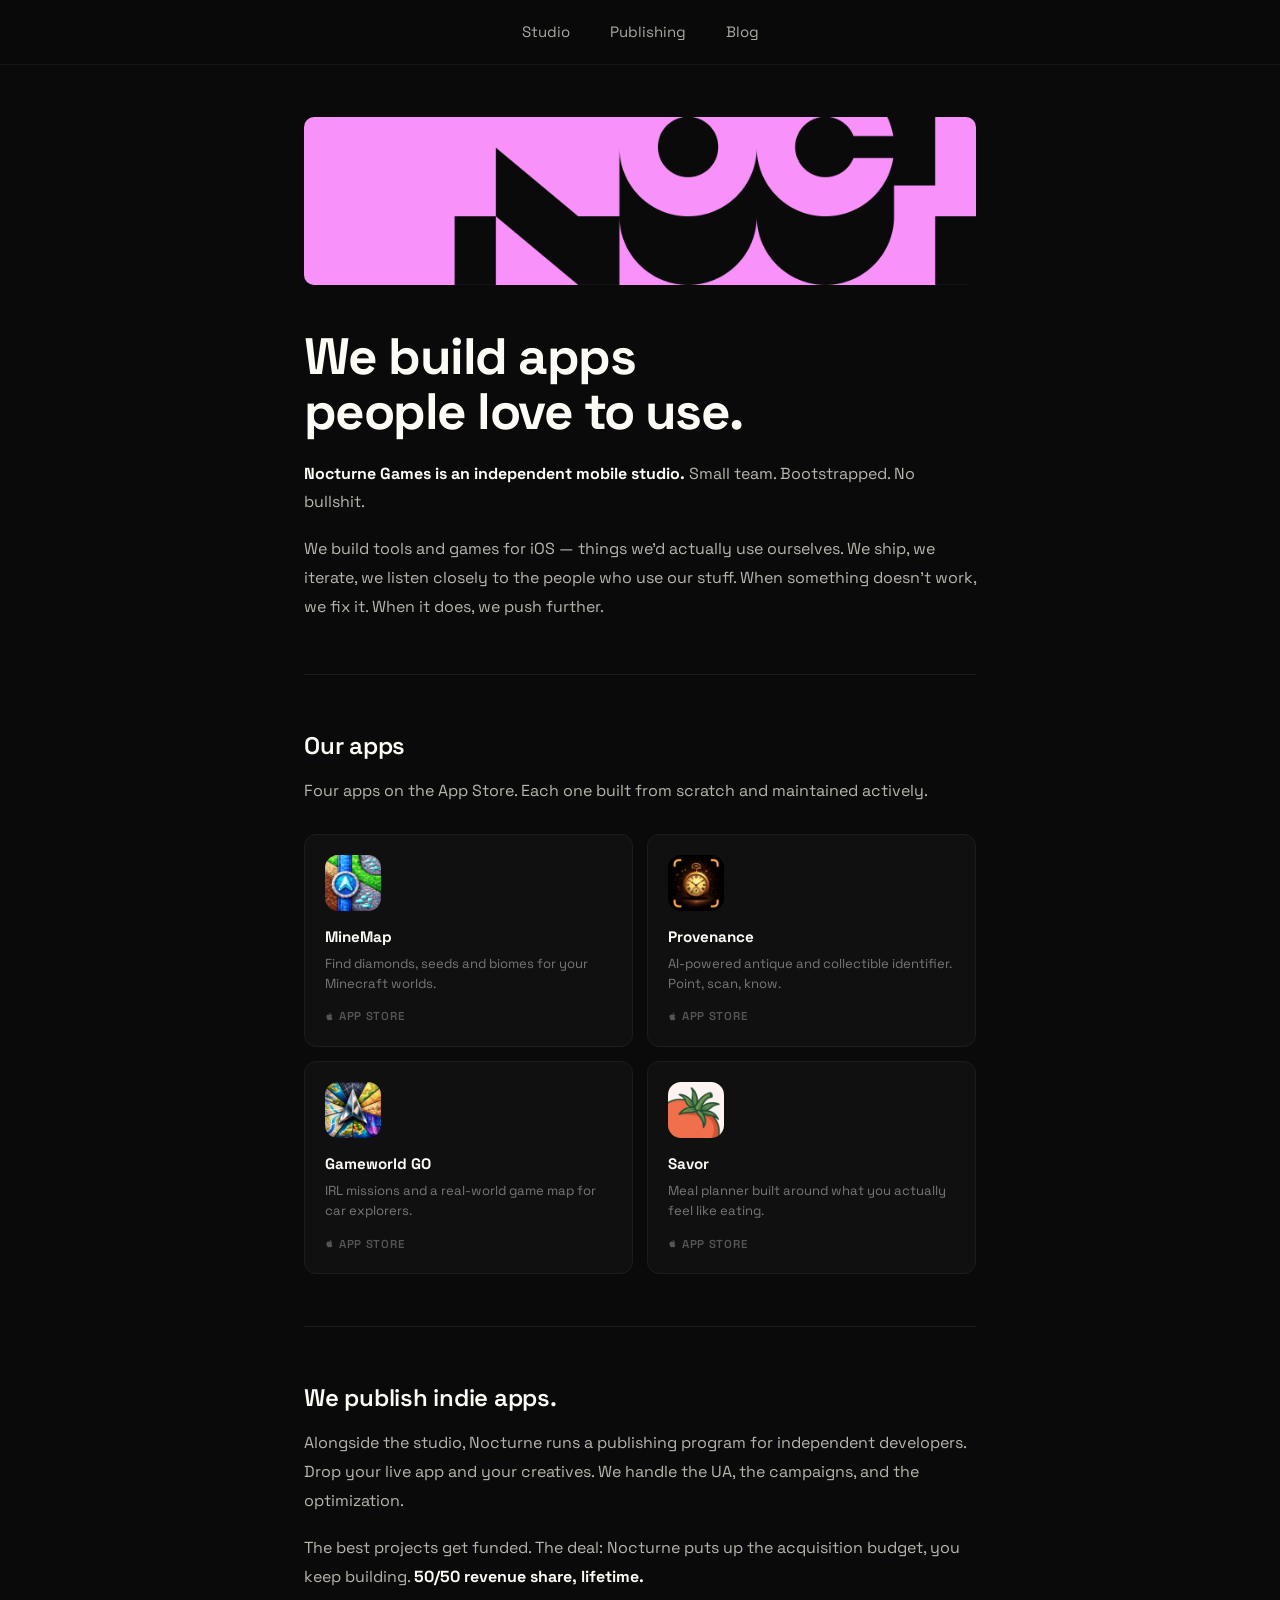
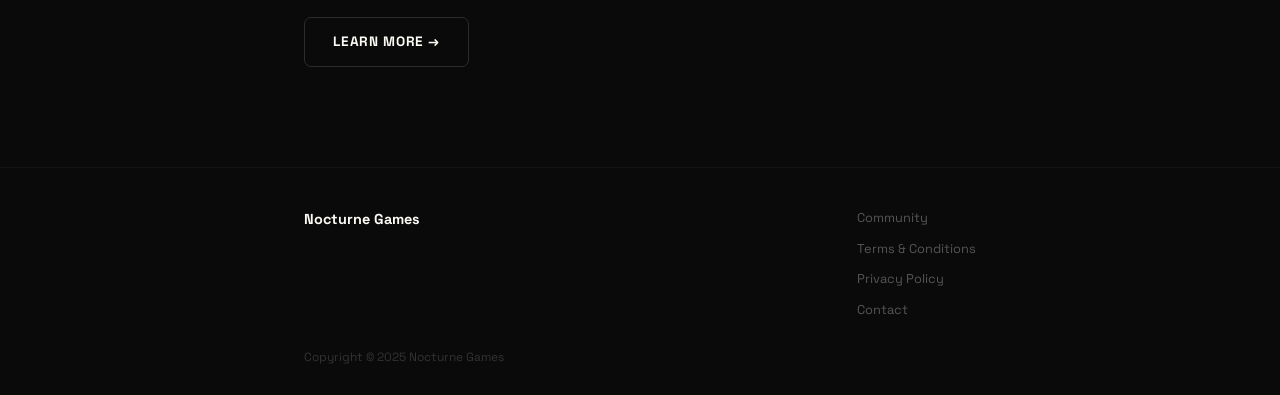
==== index.html @ eadc5094 "Remove From the blog block from home" ====
<!DOCTYPE html>
<html lang="en">
<head>
  <meta charset="utf-8"/>
  <meta name="viewport" content="width=device-width, initial-scale=1"/>
  <title>Nocturne Games — Independent Mobile Studio</title>
  <meta name="description" content="Nocturne Games is an independent mobile studio. We build apps people love to use — MineMap, Provenance, Gameworld GO, Savor."/>
  <meta property="og:title" content="Nocturne Games — Independent Mobile Studio"/>
  <meta property="og:description" content="We build apps people love to use."/>
  <meta property="og:image" content="/assets/banner.png"/>
  <meta property="og:type" content="website"/>
  <meta name="twitter:card" content="summary_large_image"/>
  <link rel="stylesheet" href="/assets/style.css"/>
  <link rel="icon" href="/assets/favicon/favicon.ico" sizes="any"/>
  <link rel="icon" type="image/png" sizes="96x96" href="/assets/favicon/favicon-96x96.png"/>
  <link rel="icon" type="image/png" sizes="32x32" href="/assets/favicon/favicon-32x32.png"/>
  <link rel="icon" type="image/png" sizes="16x16" href="/assets/favicon/favicon-16x16.png"/>
  <link rel="apple-touch-icon" sizes="180x180" href="/assets/favicon/favicon-180x180.png"/>
  <link rel="manifest" href="/assets/favicon/site.webmanifest"/>
</head>
<body>
  <script src="/assets/nav.js"></script>

  <div class="container">

    <img src="/assets/banner.png" alt="Nocturne Games" class="banner"/>

    <h1>We build apps<br/>people love to use.</h1>

    <p>
      <strong>Nocturne Games is an independent mobile studio.</strong>
      Small team. Bootstrapped. No bullshit.
    </p>
    <p>
      We build tools and games for iOS — things we'd actually use ourselves.
      We ship, we iterate, we listen closely to the people who use our stuff.
      When something doesn't work, we fix it. When it does, we push further.
    </p>


    <hr class="delimiter"/>

    <h2>Our apps</h2>
    <p>Four apps on the App Store. Each one built from scratch and maintained actively.</p>

    <div class="apps-grid">

      <a class="app-card" href="https://apps.apple.com/app/minemap-find-diamonds/id6758659395" target="_blank" rel="noopener">
        <img class="app-icon" src="/assets/images/icon-minemap.png" alt="MineMap icon"/>
        <div class="app-name">MineMap</div>
        <div class="app-desc">Find diamonds, seeds and biomes for your Minecraft worlds.</div>
        <div class="app-badge">
          <svg width="9" height="9" viewBox="0 0 24 24" fill="currentColor"><path d="M18.71 19.5c-.83 1.24-1.71 2.45-3.05 2.47-1.34.03-1.77-.79-3.29-.79-1.53 0-2 .77-3.27.82-1.31.05-2.3-1.32-3.14-2.53C4.25 17 2.94 12.45 4.7 9.39c.87-1.52 2.43-2.48 4.12-2.51 1.28-.02 2.5.87 3.29.87.78 0 2.26-1.07 3.8-.91.65.03 2.47.26 3.64 1.98-.09.06-2.17 1.28-2.15 3.81.03 3.02 2.65 4.03 2.68 4.04-.03.07-.42 1.44-1.38 2.83M13 3.5c.73-.83 1.94-1.46 2.94-1.5.13 1.17-.34 2.35-1.04 3.19-.69.85-1.83 1.51-2.95 1.42-.15-1.15.41-2.35 1.05-3.11z"/></svg>
          App Store
        </div>
      </a>

      <a class="app-card" href="https://apps.apple.com/app/provenance-antique-identifier/id6758209740" target="_blank" rel="noopener">
        <img class="app-icon" src="/assets/images/icon-provenance.jpg" alt="Provenance icon"/>
        <div class="app-name">Provenance</div>
        <div class="app-desc">AI-powered antique and collectible identifier. Point, scan, know.</div>
        <div class="app-badge">
          <svg width="9" height="9" viewBox="0 0 24 24" fill="currentColor"><path d="M18.71 19.5c-.83 1.24-1.71 2.45-3.05 2.47-1.34.03-1.77-.79-3.29-.79-1.53 0-2 .77-3.27.82-1.31.05-2.3-1.32-3.14-2.53C4.25 17 2.94 12.45 4.7 9.39c.87-1.52 2.43-2.48 4.12-2.51 1.28-.02 2.5.87 3.29.87.78 0 2.26-1.07 3.8-.91.65.03 2.47.26 3.64 1.98-.09.06-2.17 1.28-2.15 3.81.03 3.02 2.65 4.03 2.68 4.04-.03.07-.42 1.44-1.38 2.83M13 3.5c.73-.83 1.94-1.46 2.94-1.5.13 1.17-.34 2.35-1.04 3.19-.69.85-1.83 1.51-2.95 1.42-.15-1.15.41-2.35 1.05-3.11z"/></svg>
          App Store
        </div>
      </a>

      <a class="app-card" href="https://apps.apple.com/app/gameworld-go-irl-missions/id6758951495" target="_blank" rel="noopener">
        <img class="app-icon" src="/assets/images/icon-gameworldgo.jpg" alt="Gameworld GO icon"/>
        <div class="app-name">Gameworld GO</div>
        <div class="app-desc">IRL missions and a real-world game map for car explorers.</div>
        <div class="app-badge">
          <svg width="9" height="9" viewBox="0 0 24 24" fill="currentColor"><path d="M18.71 19.5c-.83 1.24-1.71 2.45-3.05 2.47-1.34.03-1.77-.79-3.29-.79-1.53 0-2 .77-3.27.82-1.31.05-2.3-1.32-3.14-2.53C4.25 17 2.94 12.45 4.7 9.39c.87-1.52 2.43-2.48 4.12-2.51 1.28-.02 2.5.87 3.29.87.78 0 2.26-1.07 3.8-.91.65.03 2.47.26 3.64 1.98-.09.06-2.17 1.28-2.15 3.81.03 3.02 2.65 4.03 2.68 4.04-.03.07-.42 1.44-1.38 2.83M13 3.5c.73-.83 1.94-1.46 2.94-1.5.13 1.17-.34 2.35-1.04 3.19-.69.85-1.83 1.51-2.95 1.42-.15-1.15.41-2.35 1.05-3.11z"/></svg>
          App Store
        </div>
      </a>

      <a class="app-card" href="https://apps.apple.com/app/savor-meal-planner/id6615086643" target="_blank" rel="noopener">
        <img class="app-icon" src="/assets/images/icon-savor.png" alt="Savor icon"/>
        <div class="app-name">Savor</div>
        <div class="app-desc">Meal planner built around what you actually feel like eating.</div>
        <div class="app-badge">
          <svg width="9" height="9" viewBox="0 0 24 24" fill="currentColor"><path d="M18.71 19.5c-.83 1.24-1.71 2.45-3.05 2.47-1.34.03-1.77-.79-3.29-.79-1.53 0-2 .77-3.27.82-1.31.05-2.3-1.32-3.14-2.53C4.25 17 2.94 12.45 4.7 9.39c.87-1.52 2.43-2.48 4.12-2.51 1.28-.02 2.5.87 3.29.87.78 0 2.26-1.07 3.8-.91.65.03 2.47.26 3.64 1.98-.09.06-2.17 1.28-2.15 3.81.03 3.02 2.65 4.03 2.68 4.04-.03.07-.42 1.44-1.38 2.83M13 3.5c.73-.83 1.94-1.46 2.94-1.5.13 1.17-.34 2.35-1.04 3.19-.69.85-1.83 1.51-2.95 1.42-.15-1.15.41-2.35 1.05-3.11z"/></svg>
          App Store
        </div>
      </a>

    </div>

    <hr class="delimiter"/>



    <h2>We publish indie apps.</h2>
    <p>
      Alongside the studio, Nocturne runs a publishing program for independent developers.
      Drop your live app and your creatives. We handle the UA, the campaigns, and the optimization.
    </p>
    <p>
      The best projects get funded. The deal: Nocturne puts up the acquisition budget,
      you keep building. <strong>50/50 revenue share, lifetime.</strong>
    </p>
    <a href="/indie-publishing/" class="btn btn-outline">Learn more →</a>

  </div>

  <footer>
    <div class="footer-inner">
      <div class="footer-brand">Nocturne Games</div>
      <div class="footer-links">
        <a href="/indie-publishing/" class="footer-link">Community</a>
        <a href="/terms/" class="footer-link">Terms &amp; Conditions</a>
        <a href="/privacy/" class="footer-link">Privacy Policy</a>
        <a href="mailto:contact@nocturne.build" class="footer-link">Contact</a>
      </div>
    </div>
    <div class="footer-copy">Copyright &copy; 2025 Nocturne Games</div>
  </footer>

</body>
</html>
---- assets/style.css ----
/* Nocturne Games — nocturne.build */

@import url('https://fonts.googleapis.com/css2?family=Space+Grotesk:wght@300;400;500;600;700&family=Space+Mono:wght@400;700&display=swap');

*, *::before, *::after { box-sizing: border-box; }
html { height: 100%; }

body {
  margin: 0;
  min-height: 100%;
  background-color: #0a0a0a;
  color: #fdfbf5;
  font-family: 'Space Grotesk', sans-serif;
  font-size: 16px;
  line-height: 1.6;
}

a { color: inherit; text-decoration: none; }

/* Inline links in body text */
.container p a, .container li a {
  text-decoration: underline;
  text-decoration-color: #444;
  text-underline-offset: 3px;
  transition: text-decoration-color 0.15s, color 0.15s;
}
.container p a:hover, .container li a:hover {
  color: #fdfbf5;
  text-decoration-color: #aaa;
}

/* ── Nav ── */
.nav {
  display: flex;
  align-items: center;
  justify-content: center;
  gap: 8px;
  height: 65px;
  padding: 10px 20px;
  position: sticky;
  top: 0;
  z-index: 100;
  background-color: rgba(10,10,10,0.95);
  backdrop-filter: blur(8px);
  border-bottom: 1px solid #151515;
}

.nav-link {
  color: #aaa9a3;
  font-family: 'Space Grotesk', sans-serif;
  font-size: 15px;
  font-weight: 400;
  padding: 8px 16px;
  border-radius: 6px;
  transition: background-color 0.15s, color 0.15s;
}

.nav-link:hover { background-color: #1a1a1a; color: #fdfbf5; }

.nav-link.active {
  background-color: #fdfbf5;
  color: #0c0c0c;
  font-weight: 600;
}

.nav-link.active:hover { background-color: #e8e5dc; }

/* ── Container ── */
.container {
  max-width: 728px;
  margin: 0 auto;
  padding: 0 28px 100px;
}

/* ── Banner ── */
.banner {
  width: 100%;
  border-radius: 10px;
  margin-top: 52px;
  display: block;
}

/* ── Typography ── */
h1 {
  color: #fdfbf5;
  font-family: 'Space Grotesk', sans-serif;
  font-size: clamp(2rem, 6vw, 3.2rem);
  font-weight: 700;
  line-height: 1.08;
  margin: 44px 0 20px;
  letter-spacing: -0.03em;
}

h2 {
  color: #fdfbf5;
  font-family: 'Space Grotesk', sans-serif;
  font-size: 1.5rem;
  font-weight: 600;
  margin: 32px 0 12px;
  letter-spacing: -0.01em;
}

h3 {
  color: #fdfbf5;
  font-family: 'Space Grotesk', sans-serif;
  font-size: 1.05rem;
  font-weight: 600;
  margin: 28px 0 6px;
}

p {
  color: #b8b5ad;
  font-size: 1rem;
  line-height: 1.8;
  margin: 0 0 18px;
}

p strong { color: #fdfbf5; }
p em { color: #d0cdc5; font-style: italic; }

/* ── Delimiter ── */
hr.delimiter {
  border: none;
  border-top: 1px solid #1c1c1c;
  margin: 52px 0;
}

/* ── Buttons ── */
.btn {
  display: inline-block;
  background-color: #fdfbf5;
  color: #0a0a0a;
  font-family: 'Space Grotesk', sans-serif;
  font-size: 0.85rem;
  font-weight: 700;
  letter-spacing: 0.06em;
  text-transform: uppercase;
  padding: 13px 28px;
  border-radius: 7px;
  margin-top: 8px;
  transition: background-color 0.15s;
}

.btn:hover { background-color: #e4e1d8; }

.btn-outline {
  background-color: transparent;
  color: #fdfbf5;
  border: 1px solid #2c2c2c;
}

.btn-outline:hover { background-color: #161616; border-color: #3a3a3a; }

/* ── Apps grid ── */
.apps-grid {
  display: grid;
  grid-template-columns: 1fr 1fr;
  gap: 14px;
  margin-top: 28px;
}

.app-card {
  background-color: #101010;
  border: 1px solid #1c1c1c;
  border-radius: 12px;
  padding: 20px;
  transition: border-color 0.15s, background-color 0.15s;
  display: block;
}

.app-card:hover { border-color: #2e2e2e; background-color: #141414; }

.app-icon {
  width: 56px;
  height: 56px;
  border-radius: 13px;
  object-fit: cover;
  display: block;
  margin-bottom: 14px;
}

.app-name {
  color: #fdfbf5;
  font-weight: 700;
  font-size: 0.95rem;
  margin: 0 0 5px;
  font-family: 'Space Grotesk', sans-serif;
}

.app-desc {
  color: #777;
  font-size: 0.82rem;
  line-height: 1.5;
  margin: 0 0 14px;
  font-family: 'Space Grotesk', sans-serif;
}

.app-badge {
  color: #555;
  font-size: 0.72rem;
  font-weight: 600;
  text-transform: uppercase;
  letter-spacing: 0.06em;
  display: flex;
  align-items: center;
  gap: 5px;
  font-family: 'Space Grotesk', sans-serif;
}

/* ── Blog: post list ── */
.post-list {
  display: flex;
  flex-direction: column;
  gap: 16px;
  margin-top: 28px;
}

.post-card {
  display: block;
  background-color: #101010;
  border: 1px solid #1c1c1c;
  border-radius: 12px;
  padding: 24px 28px;
  transition: border-color 0.15s, background-color 0.15s;
}

.post-card:hover { border-color: #2e2e2e; background-color: #141414; }

.post-card-tag {
  color: #555;
  font-size: 0.72rem;
  font-weight: 600;
  text-transform: uppercase;
  letter-spacing: 0.08em;
  font-family: 'Space Grotesk', sans-serif;
  margin-bottom: 10px;
}

.post-card-title {
  color: #fdfbf5;
  font-size: 1.05rem;
  font-weight: 600;
  font-family: 'Space Grotesk', sans-serif;
  line-height: 1.35;
  margin-bottom: 10px;
}

.post-card-desc {
  color: #777;
  font-size: 0.88rem;
  line-height: 1.65;
  font-family: 'Space Grotesk', sans-serif;
  margin-bottom: 16px;
}

.post-card-meta {
  display: flex;
  gap: 18px;
  color: #444;
  font-size: 0.78rem;
  font-family: 'Space Grotesk', sans-serif;
}

/* ── Blog: article page ── */
.post-meta-top {
  display: flex;
  align-items: center;
  gap: 16px;
  margin-top: 44px;
}

.post-tag {
  color: #555;
  font-size: 0.72rem;
  font-weight: 600;
  text-transform: uppercase;
  letter-spacing: 0.08em;
  font-family: 'Space Grotesk', sans-serif;
}

.post-date, .post-read {
  color: #444;
  font-size: 0.78rem;
  font-family: 'Space Grotesk', sans-serif;
}

h1.post-title {
  font-size: clamp(1.7rem, 5vw, 2.4rem);
  margin: 20px 0 18px;
  line-height: 1.15;
}

p.post-lead {
  color: #888;
  font-size: 1.05rem;
  line-height: 1.75;
  margin-bottom: 0;
}

.formula-block {
  background: #0f0f0f;
  border: 1px solid #1c1c1c;
  border-left: 3px solid #333;
  border-radius: 6px;
  padding: 16px 20px;
  margin: 0 0 20px;
}

.formula-block p {
  color: #ccc;
  font-size: 0.92rem;
  margin: 0 0 6px;
  font-family: 'Space Mono', 'Courier New', monospace;
}

.formula-block p:last-child { margin-bottom: 0; }

figure {
  margin: 32px 0;
}

figure img {
  width: 100%;
  border-radius: 8px;
  display: block;
}

figcaption {
  color: #555;
  font-size: 0.8rem;
  line-height: 1.55;
  margin-top: 10px;
  font-family: 'Space Grotesk', sans-serif;
  text-align: center;
}

.post-back {
  margin-top: 56px;
}

/* ── Finalists grid ── */
.finalists-grid {
  display: flex;
  flex-direction: column;
  gap: 56px;
  margin-top: 40px;
}

.finalist {
  display: flex;
  flex-direction: column;
  gap: 12px;
}

.finalist-header {
  display: flex;
  align-items: baseline;
  gap: 14px;
  flex-wrap: wrap;
}

.finalist-name {
  color: #fdfbf5;
  font-size: 1.1rem;
  font-weight: 700;
  font-family: 'Space Grotesk', sans-serif;
  margin: 0;
}

.finalist-link {
  color: #555;
  font-size: 0.8rem;
  font-family: 'Space Grotesk', sans-serif;
  transition: color 0.15s;
}

.finalist-link:hover { color: #aaa; }

.finalist-desc {
  color: #888;
  font-size: 0.9rem;
  line-height: 1.65;
  margin: 0;
  font-family: 'Space Grotesk', sans-serif;
}

.finalist-video {
  position: relative;
  padding-top: 56.25%;
  border-radius: 10px;
  overflow: hidden;
  background: #0f0f0f;
  border: 1px solid #1c1c1c;
}

.finalist-video iframe {
  position: absolute;
  top: 0; left: 0;
  width: 100%; height: 100%;
  border: none;
}

/* ── Footer ── */
footer {
  border-top: 1px solid #141414;
  padding: 40px 0 28px;
}

.footer-inner {
  max-width: 728px;
  margin: 0 auto;
  padding: 0 28px;
  display: flex;
  justify-content: space-between;
  align-items: flex-start;
  gap: 40px;
  flex-wrap: wrap;
}

.footer-brand {
  font-family: 'Space Grotesk', sans-serif;
  font-size: 0.9rem;
  font-weight: 700;
  color: #fdfbf5;
}

.footer-links {
  display: flex;
  flex-direction: column;
  gap: 10px;
}

.footer-link {
  color: #555;
  font-size: 0.8rem;
  font-family: 'Space Grotesk', sans-serif;
}

.footer-link:hover { color: #999; }

.footer-copy {
  max-width: 728px;
  margin: 28px auto 0;
  color: #333;
  font-size: 0.75rem;
  font-family: 'Space Grotesk', sans-serif;
  padding: 0 28px;
}

@media (max-width: 540px) {
  .apps-grid { grid-template-columns: 1fr; }
  h1 { font-size: 2rem; }
  .nav-link { font-size: 13px; padding: 7px 11px; }
  .container { padding: 0 18px 80px; }
}

/* ─── Publishing program landing ─── */

.how-it-works {
  display: flex;
  flex-direction: column;
  gap: 0;
  margin-top: 28px;
}

.hiw-block {
  display: flex;
  gap: 20px;
  padding: 20px 0;
  border-bottom: 1px solid #1c1c1c;
}

.hiw-block:last-child { border-bottom: none; }

.hiw-week {
  flex-shrink: 0;
  width: 36px;
  height: 36px;
  background-color: #141414;
  border: 1px solid #2e2e2e;
  border-radius: 8px;
  display: flex;
  align-items: center;
  justify-content: center;
  font-size: 0.7rem;
  font-weight: 700;
  color: #777;
  font-family: 'Space Grotesk', sans-serif;
  letter-spacing: 0.03em;
  margin-top: 2px;
}

.hiw-content strong {
  color: #fdfbf5;
  font-size: 0.95rem;
  font-family: 'Space Grotesk', sans-serif;
  display: block;
  margin-bottom: 6px;
}

.hiw-content p {
  color: #777;
  font-size: 0.85rem;
  line-height: 1.6;
  margin: 0;
}

.deal-list {
  color: #999;
  font-size: 0.9rem;
  line-height: 1.8;
  padding-left: 18px;
  margin-top: 16px;
}

.deal-list li { margin-bottom: 8px; }
.deal-list strong { color: #fdfbf5; }

/* ─── Blog post header ─── */

.post-header {
  padding-top: 16px;
  margin-bottom: 8px;
}

.post-header-tag {
  display: inline-block;
  font-size: 0.72rem;
  font-weight: 700;
  letter-spacing: 0.08em;
  text-transform: uppercase;
  color: #777;
  font-family: 'Space Grotesk', sans-serif;
  margin-bottom: 12px;
}

.post-header h1 {
  margin-bottom: 12px;
}

.post-header-meta {
  display: flex;
  gap: 16px;
  color: #555;
  font-size: 0.82rem;
  font-family: 'Space Grotesk', sans-serif;
}
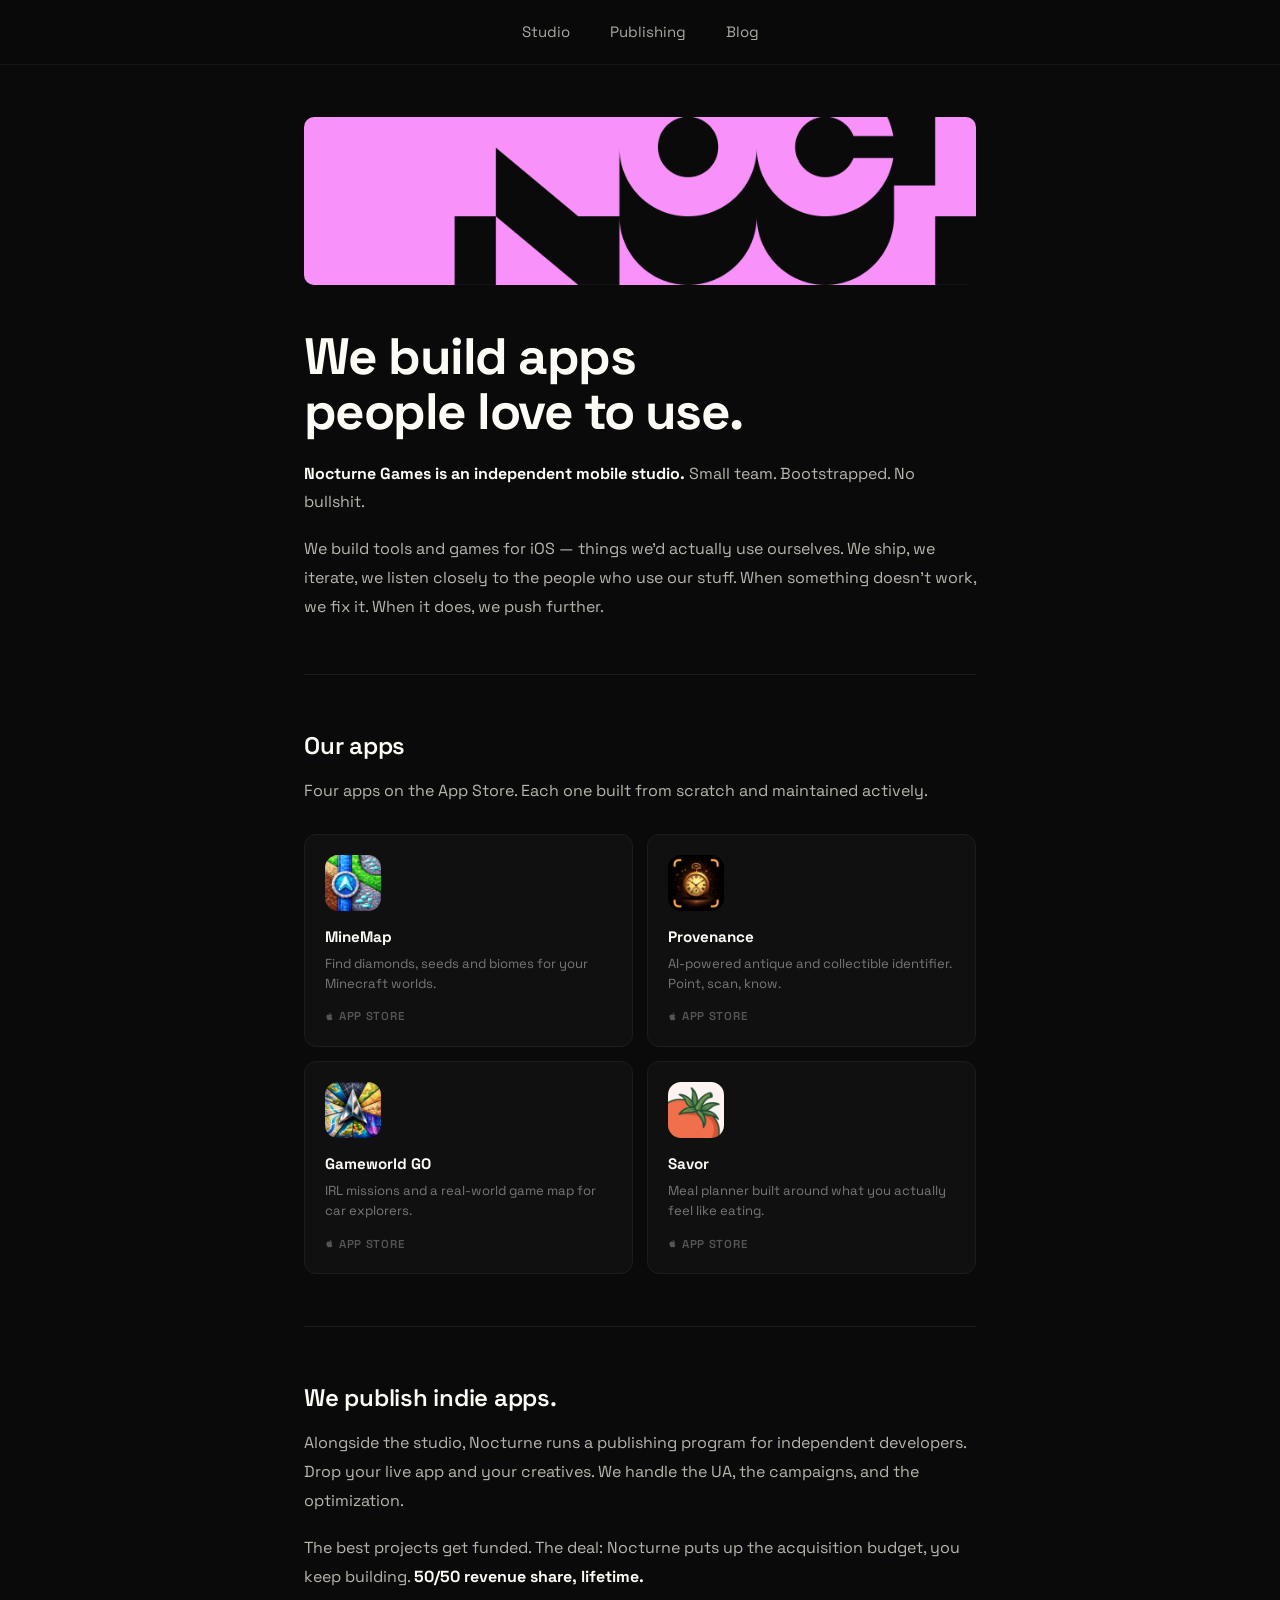
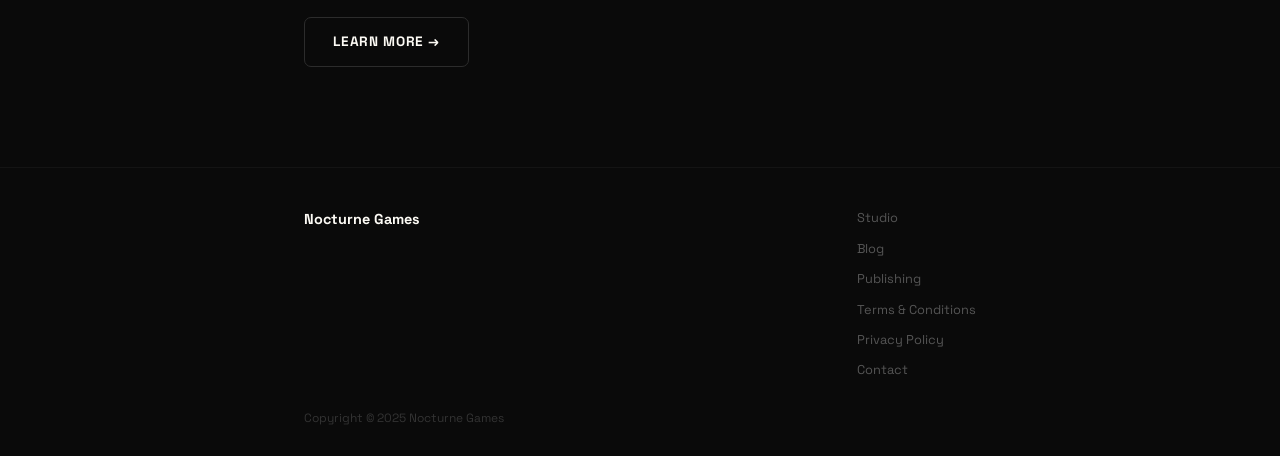
==== commit d75fad26: "Replace hardcoded footer with footer.js in index.html" ====
--- a/index.html
+++ b/index.html
@@ -104,18 +104,7 @@
 
   </div>
 
-  <footer>
-    <div class="footer-inner">
-      <div class="footer-brand">Nocturne Games</div>
-      <div class="footer-links">
-        <a href="/indie-publishing/" class="footer-link">Community</a>
-        <a href="/terms/" class="footer-link">Terms &amp; Conditions</a>
-        <a href="/privacy/" class="footer-link">Privacy Policy</a>
-        <a href="mailto:contact@nocturne.build" class="footer-link">Contact</a>
-      </div>
-    </div>
-    <div class="footer-copy">Copyright &copy; 2025 Nocturne Games</div>
-  </footer>
+  <script src="/assets/footer.js"></script>
 
 </body>
 </html>
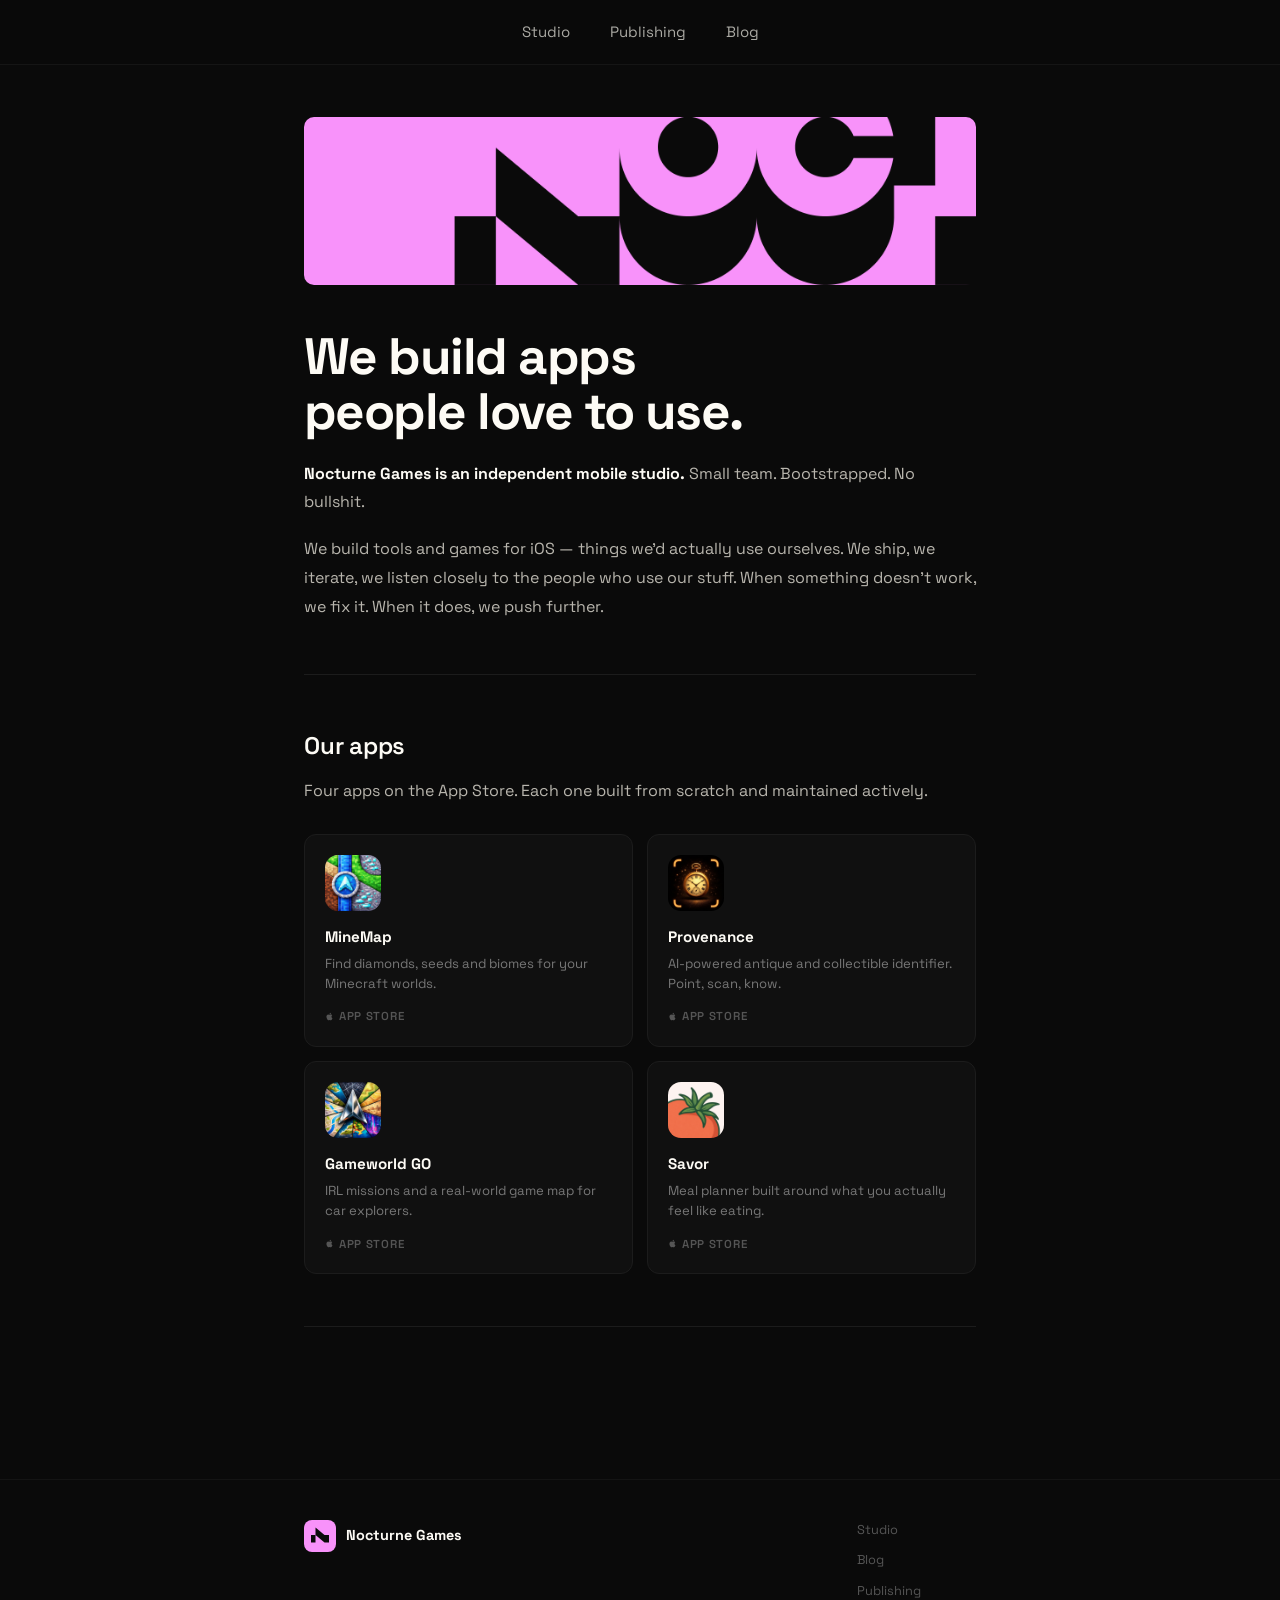
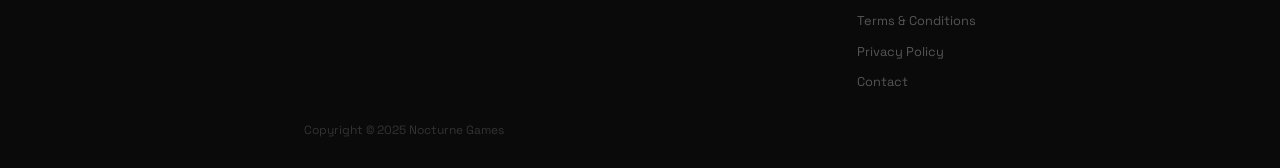
==== commit de2097f4: "hide: publishing section on home" ====
--- a/index.html
+++ b/index.html
@@ -91,6 +91,7 @@
 
 
 
+    <!-- publishing-hidden
     <h2>We publish indie apps.</h2>
     <p>
       Alongside the studio, Nocturne runs a publishing program for independent developers.
@@ -101,6 +102,7 @@
       you keep building. <strong>50/50 revenue share, lifetime.</strong>
     </p>
     <a href="/indie-publishing/" class="btn btn-outline">Learn more →</a>
+    publishing-hidden -->
 
   </div>
 
@@ -108,3 +110,4 @@
 
 </body>
 </html>
+
--- a/assets/style.css
+++ b/assets/style.css
@@ -422,6 +422,17 @@
   font-size: 0.9rem;
   font-weight: 700;
   color: #fdfbf5;
+  display: flex;
+  flex-direction: row;
+  align-items: center;
+  gap: 10px;
+}
+
+.footer-logo {
+  width: 32px;
+  height: 32px;
+  border-radius: 8px;
+  display: block;
 }
 
 .footer-links {
@@ -545,3 +556,156 @@
   font-size: 0.82rem;
   font-family: 'Space Grotesk', sans-serif;
 }
+
+/* ── CEO contact block ── */
+/* ── Apply CTA block ── */
+.apply-cta {
+  display: flex;
+  align-items: center;
+  justify-content: space-between;
+  gap: 24px;
+  background-color: #fdfbf5;
+  border-radius: 14px;
+  padding: 32px 36px;
+  margin: 8px 0 16px;
+  flex-wrap: wrap;
+}
+
+.apply-cta-eyebrow {
+  font-size: 0.72rem;
+  font-weight: 700;
+  letter-spacing: 0.1em;
+  text-transform: uppercase;
+  color: #888;
+  font-family: 'Space Grotesk', sans-serif;
+  margin-bottom: 6px;
+}
+
+.apply-cta-title {
+  color: #0a0a0a;
+  font-size: 1.4rem;
+  font-weight: 800;
+  font-family: 'Space Grotesk', sans-serif;
+  margin: 0 0 8px;
+  line-height: 1.2;
+}
+
+.apply-cta-desc {
+  color: #555;
+  font-size: 0.87rem;
+  line-height: 1.6;
+  margin: 0;
+  max-width: 340px;
+}
+
+.apply-cta-btn {
+  flex-shrink: 0;
+  font-size: 0.95rem;
+  padding: 14px 28px;
+  box-shadow: 0 0 0 1.5px rgba(0,0,0,0.15);
+}
+
+/* ── CEO card ── */
+.ceo-card {
+  background-color: #0f0f0f;
+  border: 1px solid #1c1c1c;
+  border-radius: 12px;
+  padding: 22px 24px;
+  margin-top: 0;
+}
+
+.ceo-label {
+  color: #555;
+  font-size: 0.72rem;
+  font-weight: 700;
+  letter-spacing: 0.08em;
+  text-transform: uppercase;
+  font-family: 'Space Grotesk', sans-serif;
+  margin: 0 0 6px;
+}
+
+.ceo-identity {
+  display: flex;
+  align-items: center;
+  gap: 14px;
+  margin-top: 16px;
+  flex-wrap: wrap;
+}
+
+.ceo-btn {
+  margin-left: auto;
+  flex-shrink: 0;
+}
+
+@media (max-width: 520px) {
+  .ceo-btn {
+    margin-left: 0;
+    width: 100%;
+    text-align: center;
+    margin-top: 4px;
+  }
+  .apply-cta { flex-direction: column; align-items: flex-start; }
+  .apply-cta-btn { width: 100%; text-align: center; }
+}
+
+.ceo-photo {
+  width: 52px;
+  height: 52px;
+  border-radius: 50%;
+  object-fit: cover;
+  flex-shrink: 0;
+}
+
+.ceo-name {
+  color: #fdfbf5;
+  font-size: 0.95rem;
+  font-weight: 700;
+  font-family: 'Space Grotesk', sans-serif;
+  margin-bottom: 2px;
+  display: block;
+  text-decoration: underline;
+  text-decoration-color: #333;
+  text-underline-offset: 2px;
+}
+
+.ceo-name:hover { text-decoration-color: #888; }
+
+.ceo-role {
+  color: #555;
+  font-size: 0.8rem;
+  font-family: 'Space Grotesk', sans-serif;
+}
+
+.ceo-desc {
+  color: #777;
+  font-size: 0.85rem;
+  margin: 4px 0 0;
+}
+
+.ceo-actions {
+  display: flex;
+  align-items: center;
+  gap: 20px;
+}
+
+.ceo-linkedin {
+  display: flex;
+  align-items: center;
+  gap: 6px;
+  color: #555;
+  font-size: 0.82rem;
+  font-family: 'Space Grotesk', sans-serif;
+  transition: color 0.15s;
+}
+
+.ceo-linkedin:hover { color: #aaa; }
+
+.form-row {
+  display: grid;
+  grid-template-columns: 1fr 1fr;
+  gap: 16px;
+}
+
+@media (max-width: 520px) {
+  .form-row { grid-template-columns: 1fr; }
+}
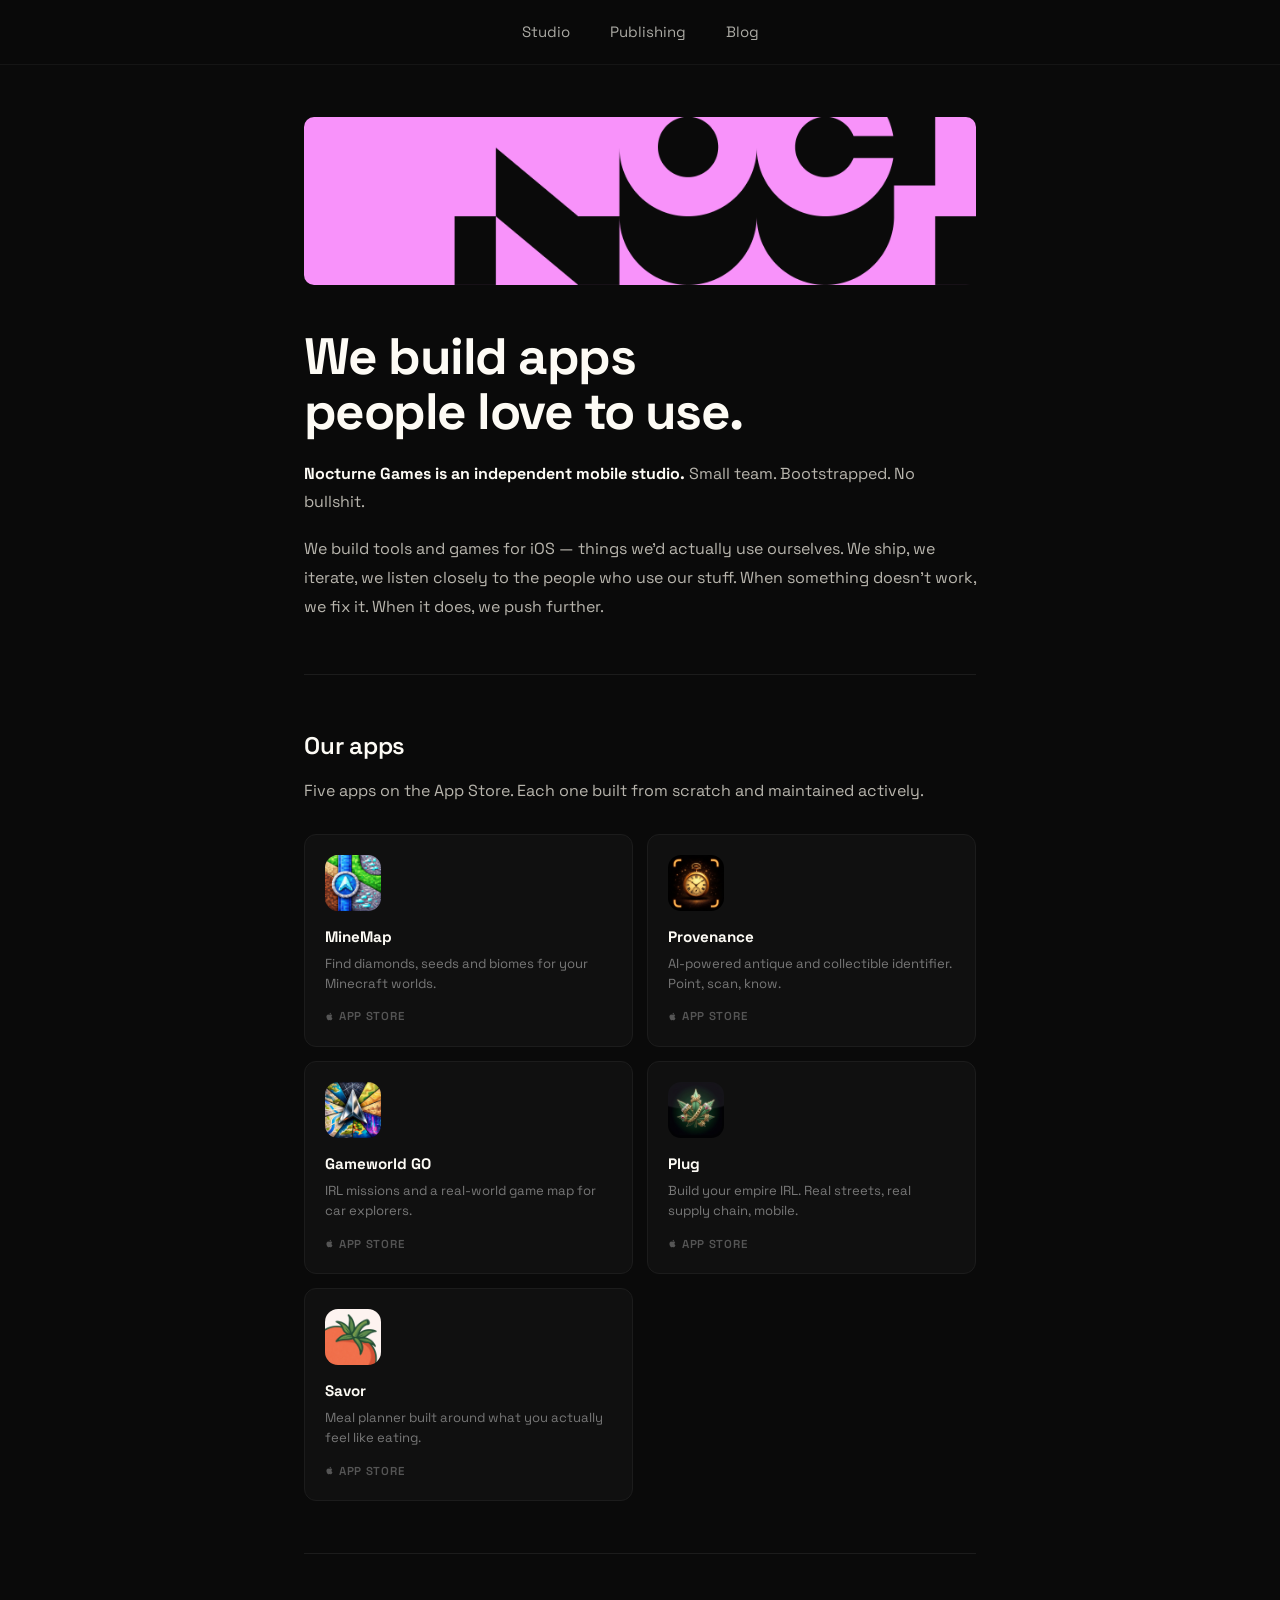
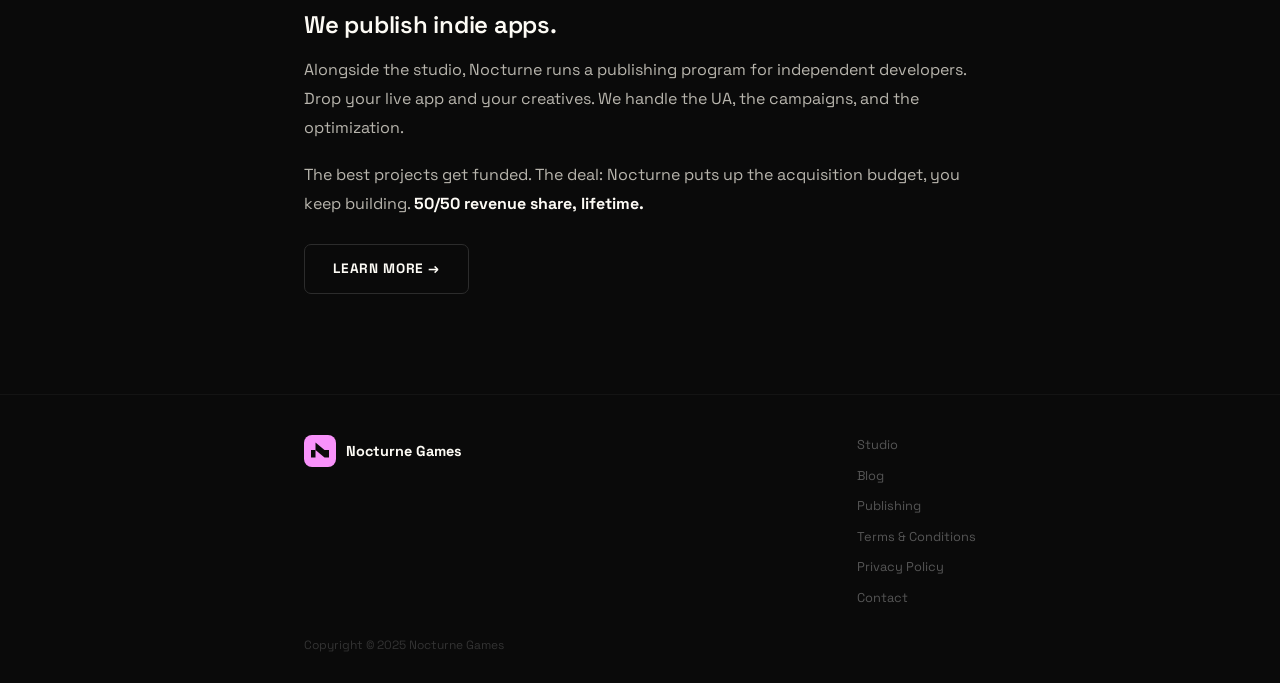
==== commit f99328bb: "feat: add Plug to apps grid on home" ====
--- a/index.html
+++ b/index.html
@@ -4,7 +4,7 @@
   <meta charset="utf-8"/>
   <meta name="viewport" content="width=device-width, initial-scale=1"/>
   <title>Nocturne Games — Independent Mobile Studio</title>
-  <meta name="description" content="Nocturne Games is an independent mobile studio. We build apps people love to use — MineMap, Provenance, Gameworld GO, Savor."/>
+  <meta name="description" content="Nocturne Games is an independent mobile studio. We build apps people love to use — MineMap, Provenance, Gameworld GO, Plug, Savor."/>
   <meta property="og:title" content="Nocturne Games — Independent Mobile Studio"/>
   <meta property="og:description" content="We build apps people love to use."/>
   <meta property="og:image" content="/assets/banner.png"/>
@@ -41,7 +41,7 @@
     <hr class="delimiter"/>
 
     <h2>Our apps</h2>
-    <p>Four apps on the App Store. Each one built from scratch and maintained actively.</p>
+    <p>Five apps on the App Store. Each one built from scratch and maintained actively.</p>
 
     <div class="apps-grid">
 
@@ -75,6 +75,16 @@
         </div>
       </a>
 
+      <a class="app-card" href="https://apps.apple.com/us/app/plug-build-your-empire-irl/id6761916606" target="_blank" rel="noopener">
+        <img class="app-icon" src="/assets/images/icon-plug.jpg" alt="Plug icon"/>
+        <div class="app-name">Plug</div>
+        <div class="app-desc">Build your empire IRL. Real streets, real supply chain, mobile.</div>
+        <div class="app-badge">
+          <svg width="9" height="9" viewBox="0 0 24 24" fill="currentColor"><path d="M18.71 19.5c-.83 1.24-1.71 2.45-3.05 2.47-1.34.03-1.77-.79-3.29-.79-1.53 0-2 .77-3.27.82-1.31.05-2.3-1.32-3.14-2.53C4.25 17 2.94 12.45 4.7 9.39c.87-1.52 2.43-2.48 4.12-2.51 1.28-.02 2.5.87 3.29.87.78 0 2.26-1.07 3.8-.91.65.03 2.47.26 3.64 1.98-.09.06-2.17 1.28-2.15 3.81.03 3.02 2.65 4.03 2.68 4.04-.03.07-.42 1.44-1.38 2.83M13 3.5c.73-.83 1.94-1.46 2.94-1.5.13 1.17-.34 2.35-1.04 3.19-.69.85-1.83 1.51-2.95 1.42-.15-1.15.41-2.35 1.05-3.11z"/></svg>
+          App Store
+        </div>
+      </a>
+
       <a class="app-card" href="https://apps.apple.com/app/savor-meal-planner/id6615086643" target="_blank" rel="noopener">
         <img class="app-icon" src="/assets/images/icon-savor.png" alt="Savor icon"/>
         <div class="app-name">Savor</div>
@@ -91,7 +101,6 @@
 
 
 
-    <!-- publishing-hidden
     <h2>We publish indie apps.</h2>
     <p>
       Alongside the studio, Nocturne runs a publishing program for independent developers.
@@ -102,7 +111,6 @@
       you keep building. <strong>50/50 revenue share, lifetime.</strong>
     </p>
     <a href="/indie-publishing/" class="btn btn-outline">Learn more →</a>
-    publishing-hidden -->
 
   </div>
 
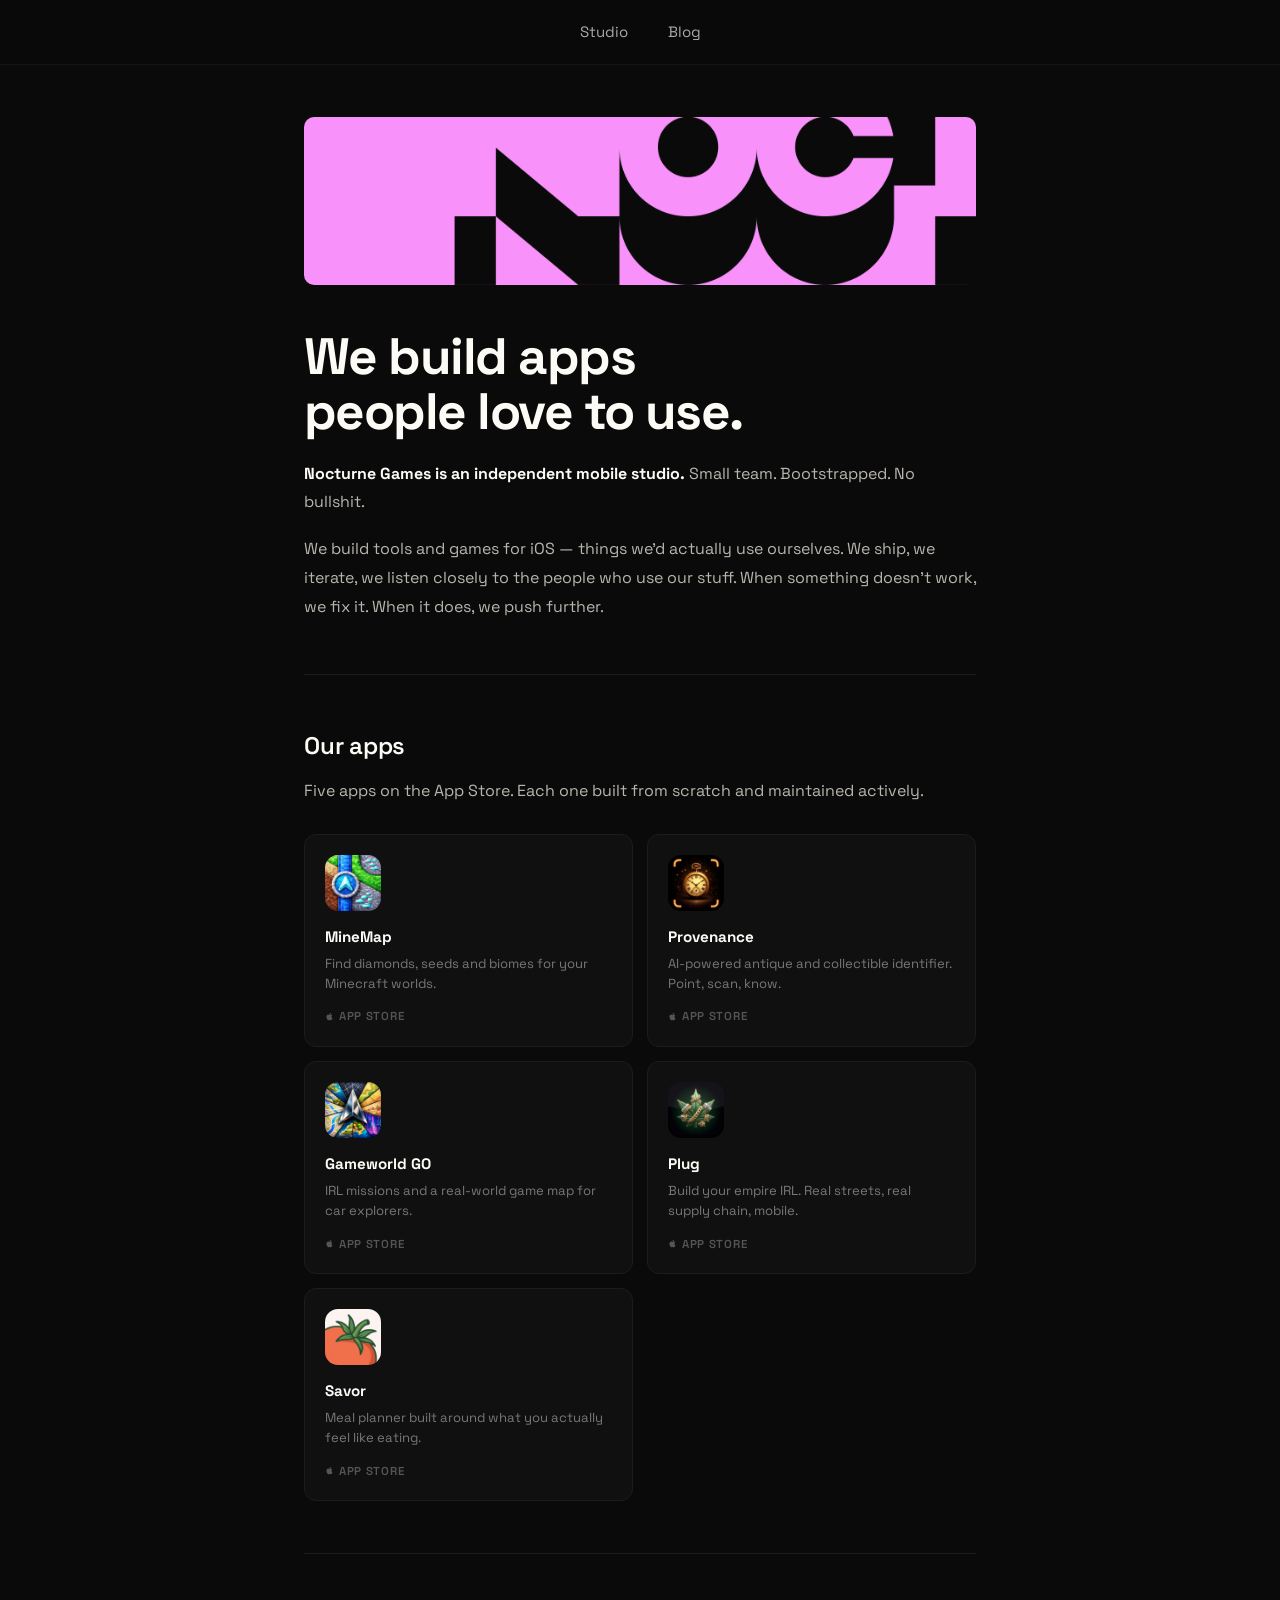
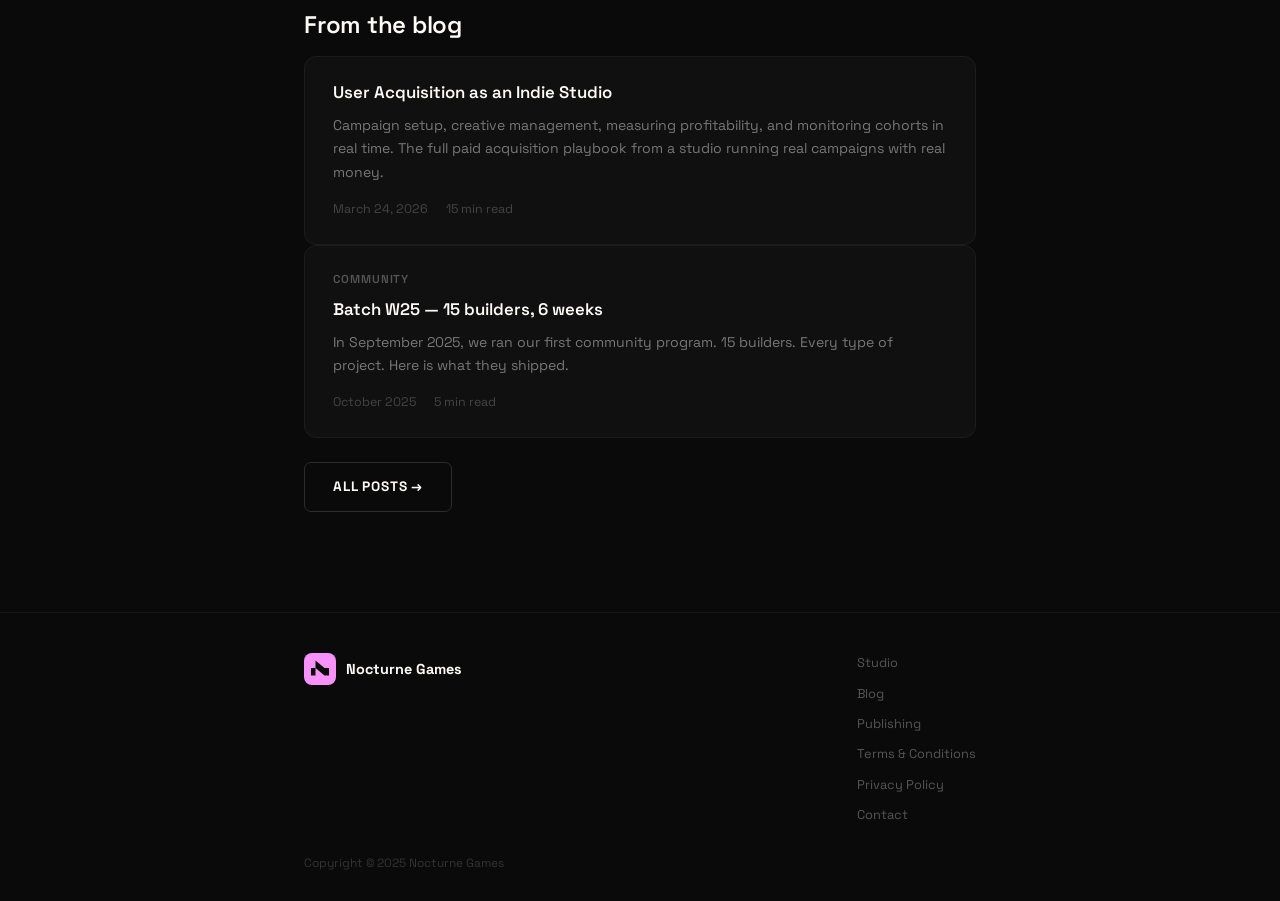
==== commit fddad562: "fix: remove publishing section, add blog section on home" ====
--- a/index.html
+++ b/index.html
@@ -36,7 +36,6 @@
       We ship, we iterate, we listen closely to the people who use our stuff.
       When something doesn't work, we fix it. When it does, we push further.
     </p>
-
 
     <hr class="delimiter"/>
 
@@ -99,18 +98,28 @@
 
     <hr class="delimiter"/>
 
+    <h2>From the blog</h2>
 
+    <a href="/blog/paid-acquisition/" class="post-card">
+      <div class="post-card-title">User Acquisition as an Indie Studio</div>
+      <div class="post-card-desc">Campaign setup, creative management, measuring profitability, and monitoring cohorts in real time. The full paid acquisition playbook from a studio running real campaigns with real money.</div>
+      <div class="post-card-meta">
+        <span>March 24, 2026</span>
+        <span>15 min read</span>
+      </div>
+    </a>
 
-    <h2>We publish indie apps.</h2>
-    <p>
-      Alongside the studio, Nocturne runs a publishing program for independent developers.
-      Drop your live app and your creatives. We handle the UA, the campaigns, and the optimization.
-    </p>
-    <p>
-      The best projects get funded. The deal: Nocturne puts up the acquisition budget,
-      you keep building. <strong>50/50 revenue share, lifetime.</strong>
-    </p>
-    <a href="/indie-publishing/" class="btn btn-outline">Learn more →</a>
+    <a href="/blog/batch-w25/" class="post-card">
+      <div class="post-card-tag">Community</div>
+      <div class="post-card-title">Batch W25 — 15 builders, 6 weeks</div>
+      <div class="post-card-desc">In September 2025, we ran our first community program. 15 builders. Every type of project. Here is what they shipped.</div>
+      <div class="post-card-meta">
+        <span>October 2025</span>
+        <span>5 min read</span>
+      </div>
+    </a>
+
+    <a href="/blog/" class="btn btn-outline" style="margin-top:1.5rem; display:inline-block;">All posts &rarr;</a>
 
   </div>
 
@@ -118,4 +127,3 @@
 
 </body>
 </html>
-
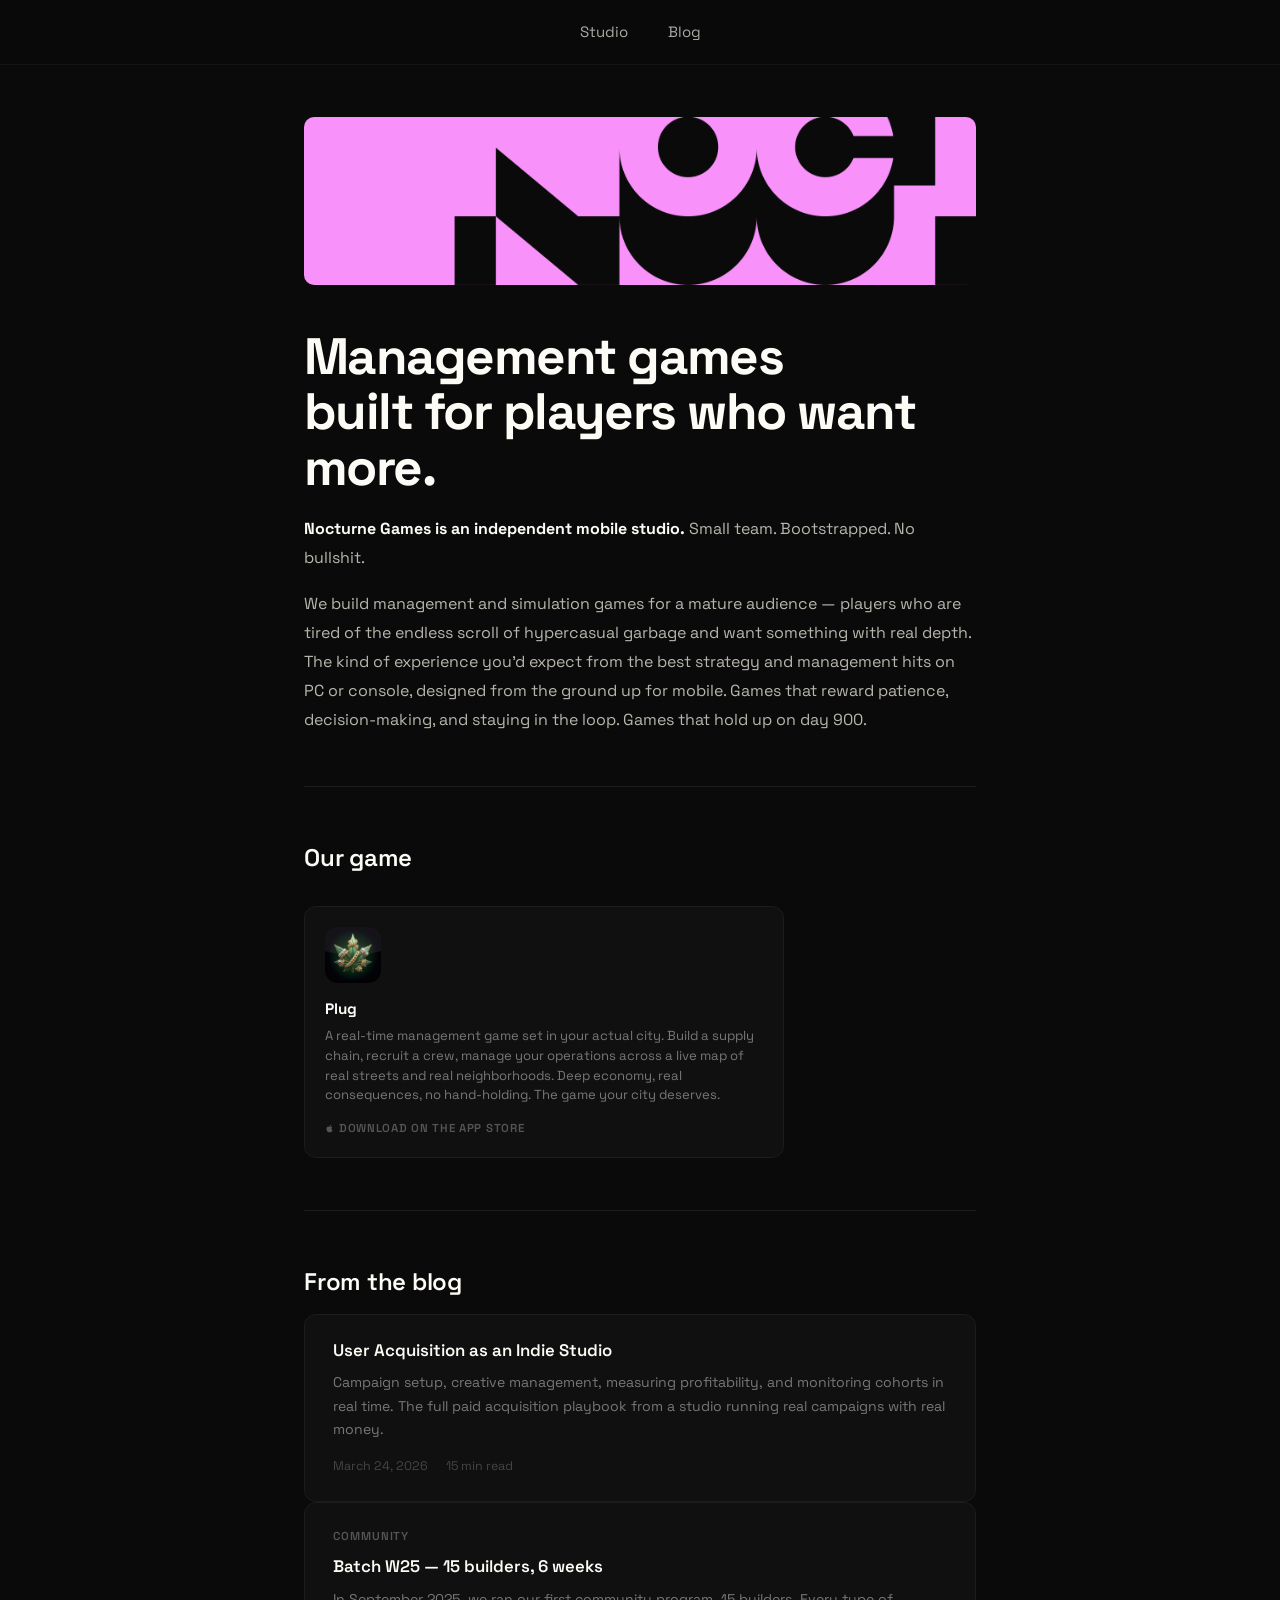
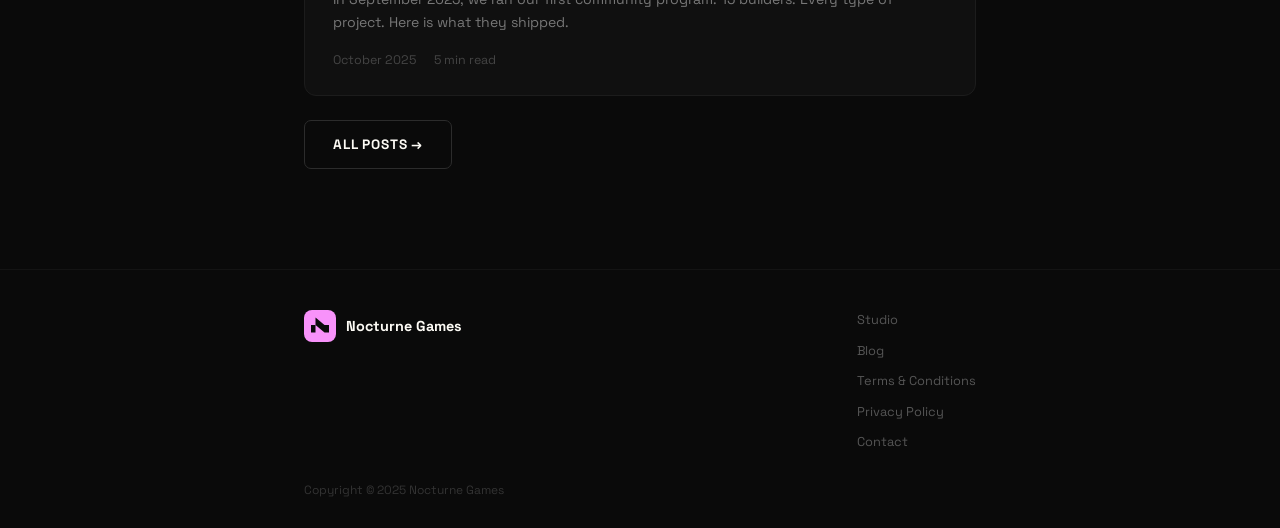
==== commit b117136e: "home: focus on Plug, rewrite hero for management/simulation positioning" ====
--- a/index.html
+++ b/index.html
@@ -4,9 +4,9 @@
   <meta charset="utf-8"/>
   <meta name="viewport" content="width=device-width, initial-scale=1"/>
   <title>Nocturne Games — Independent Mobile Studio</title>
-  <meta name="description" content="Nocturne Games is an independent mobile studio. We build apps people love to use — MineMap, Provenance, Gameworld GO, Plug, Savor."/>
+  <meta name="description" content="Nocturne Games builds management and simulation games for mobile — deep, rewarding experiences for players tired of hypercasual."/>
   <meta property="og:title" content="Nocturne Games — Independent Mobile Studio"/>
-  <meta property="og:description" content="We build apps people love to use."/>
+  <meta property="og:description" content="Management games built for players who want more."/>
   <meta property="og:image" content="/assets/banner.png"/>
   <meta property="og:type" content="website"/>
   <meta name="twitter:card" content="summary_large_image"/>
@@ -25,72 +25,34 @@
 
     <img src="/assets/banner.png" alt="Nocturne Games" class="banner"/>
 
-    <h1>We build apps<br/>people love to use.</h1>
+    <h1>Management games<br/>built for players who want more.</h1>
 
     <p>
       <strong>Nocturne Games is an independent mobile studio.</strong>
       Small team. Bootstrapped. No bullshit.
     </p>
     <p>
-      We build tools and games for iOS — things we'd actually use ourselves.
-      We ship, we iterate, we listen closely to the people who use our stuff.
-      When something doesn't work, we fix it. When it does, we push further.
+      We build management and simulation games for a mature audience — players who are tired of the endless scroll of hypercasual garbage and want something with real depth.
+      The kind of experience you'd expect from the best strategy and management hits on PC or console, designed from the ground up for mobile.
+      Games that reward patience, decision-making, and staying in the loop. Games that hold up on day 900.
     </p>
 
     <hr class="delimiter"/>
 
-    <h2>Our apps</h2>
-    <p>Five apps on the App Store. Each one built from scratch and maintained actively.</p>
+    <h2>Our game</h2>
 
-    <div class="apps-grid">
-
-      <a class="app-card" href="https://apps.apple.com/app/minemap-find-diamonds/id6758659395" target="_blank" rel="noopener">
-        <img class="app-icon" src="/assets/images/icon-minemap.png" alt="MineMap icon"/>
-        <div class="app-name">MineMap</div>
-        <div class="app-desc">Find diamonds, seeds and biomes for your Minecraft worlds.</div>
-        <div class="app-badge">
-          <svg width="9" height="9" viewBox="0 0 24 24" fill="currentColor"><path d="M18.71 19.5c-.83 1.24-1.71 2.45-3.05 2.47-1.34.03-1.77-.79-3.29-.79-1.53 0-2 .77-3.27.82-1.31.05-2.3-1.32-3.14-2.53C4.25 17 2.94 12.45 4.7 9.39c.87-1.52 2.43-2.48 4.12-2.51 1.28-.02 2.5.87 3.29.87.78 0 2.26-1.07 3.8-.91.65.03 2.47.26 3.64 1.98-.09.06-2.17 1.28-2.15 3.81.03 3.02 2.65 4.03 2.68 4.04-.03.07-.42 1.44-1.38 2.83M13 3.5c.73-.83 1.94-1.46 2.94-1.5.13 1.17-.34 2.35-1.04 3.19-.69.85-1.83 1.51-2.95 1.42-.15-1.15.41-2.35 1.05-3.11z"/></svg>
-          App Store
-        </div>
-      </a>
-
-      <a class="app-card" href="https://apps.apple.com/app/provenance-antique-identifier/id6758209740" target="_blank" rel="noopener">
-        <img class="app-icon" src="/assets/images/icon-provenance.jpg" alt="Provenance icon"/>
-        <div class="app-name">Provenance</div>
-        <div class="app-desc">AI-powered antique and collectible identifier. Point, scan, know.</div>
-        <div class="app-badge">
-          <svg width="9" height="9" viewBox="0 0 24 24" fill="currentColor"><path d="M18.71 19.5c-.83 1.24-1.71 2.45-3.05 2.47-1.34.03-1.77-.79-3.29-.79-1.53 0-2 .77-3.27.82-1.31.05-2.3-1.32-3.14-2.53C4.25 17 2.94 12.45 4.7 9.39c.87-1.52 2.43-2.48 4.12-2.51 1.28-.02 2.5.87 3.29.87.78 0 2.26-1.07 3.8-.91.65.03 2.47.26 3.64 1.98-.09.06-2.17 1.28-2.15 3.81.03 3.02 2.65 4.03 2.68 4.04-.03.07-.42 1.44-1.38 2.83M13 3.5c.73-.83 1.94-1.46 2.94-1.5.13 1.17-.34 2.35-1.04 3.19-.69.85-1.83 1.51-2.95 1.42-.15-1.15.41-2.35 1.05-3.11z"/></svg>
-          App Store
-        </div>
-      </a>
-
-      <a class="app-card" href="https://apps.apple.com/app/gameworld-go-irl-missions/id6758951495" target="_blank" rel="noopener">
-        <img class="app-icon" src="/assets/images/icon-gameworldgo.jpg" alt="Gameworld GO icon"/>
-        <div class="app-name">Gameworld GO</div>
-        <div class="app-desc">IRL missions and a real-world game map for car explorers.</div>
-        <div class="app-badge">
-          <svg width="9" height="9" viewBox="0 0 24 24" fill="currentColor"><path d="M18.71 19.5c-.83 1.24-1.71 2.45-3.05 2.47-1.34.03-1.77-.79-3.29-.79-1.53 0-2 .77-3.27.82-1.31.05-2.3-1.32-3.14-2.53C4.25 17 2.94 12.45 4.7 9.39c.87-1.52 2.43-2.48 4.12-2.51 1.28-.02 2.5.87 3.29.87.78 0 2.26-1.07 3.8-.91.65.03 2.47.26 3.64 1.98-.09.06-2.17 1.28-2.15 3.81.03 3.02 2.65 4.03 2.68 4.04-.03.07-.42 1.44-1.38 2.83M13 3.5c.73-.83 1.94-1.46 2.94-1.5.13 1.17-.34 2.35-1.04 3.19-.69.85-1.83 1.51-2.95 1.42-.15-1.15.41-2.35 1.05-3.11z"/></svg>
-          App Store
-        </div>
-      </a>
+    <div class="apps-grid" style="grid-template-columns: 1fr; max-width: 480px;">
 
       <a class="app-card" href="https://apps.apple.com/us/app/plug-build-your-empire-irl/id6761916606" target="_blank" rel="noopener">
         <img class="app-icon" src="/assets/images/icon-plug.jpg" alt="Plug icon"/>
         <div class="app-name">Plug</div>
-        <div class="app-desc">Build your empire IRL. Real streets, real supply chain, mobile.</div>
+        <div class="app-desc">
+          A real-time management game set in your actual city. Build a supply chain, recruit a crew, manage your operations across a live map of real streets and real neighborhoods.
+          Deep economy, real consequences, no hand-holding. The game your city deserves.
+        </div>
         <div class="app-badge">
           <svg width="9" height="9" viewBox="0 0 24 24" fill="currentColor"><path d="M18.71 19.5c-.83 1.24-1.71 2.45-3.05 2.47-1.34.03-1.77-.79-3.29-.79-1.53 0-2 .77-3.27.82-1.31.05-2.3-1.32-3.14-2.53C4.25 17 2.94 12.45 4.7 9.39c.87-1.52 2.43-2.48 4.12-2.51 1.28-.02 2.5.87 3.29.87.78 0 2.26-1.07 3.8-.91.65.03 2.47.26 3.64 1.98-.09.06-2.17 1.28-2.15 3.81.03 3.02 2.65 4.03 2.68 4.04-.03.07-.42 1.44-1.38 2.83M13 3.5c.73-.83 1.94-1.46 2.94-1.5.13 1.17-.34 2.35-1.04 3.19-.69.85-1.83 1.51-2.95 1.42-.15-1.15.41-2.35 1.05-3.11z"/></svg>
-          App Store
-        </div>
-      </a>
-
-      <a class="app-card" href="https://apps.apple.com/app/savor-meal-planner/id6615086643" target="_blank" rel="noopener">
-        <img class="app-icon" src="/assets/images/icon-savor.png" alt="Savor icon"/>
-        <div class="app-name">Savor</div>
-        <div class="app-desc">Meal planner built around what you actually feel like eating.</div>
-        <div class="app-badge">
-          <svg width="9" height="9" viewBox="0 0 24 24" fill="currentColor"><path d="M18.71 19.5c-.83 1.24-1.71 2.45-3.05 2.47-1.34.03-1.77-.79-3.29-.79-1.53 0-2 .77-3.27.82-1.31.05-2.3-1.32-3.14-2.53C4.25 17 2.94 12.45 4.7 9.39c.87-1.52 2.43-2.48 4.12-2.51 1.28-.02 2.5.87 3.29.87.78 0 2.26-1.07 3.8-.91.65.03 2.47.26 3.64 1.98-.09.06-2.17 1.28-2.15 3.81.03 3.02 2.65 4.03 2.68 4.04-.03.07-.42 1.44-1.38 2.83M13 3.5c.73-.83 1.94-1.46 2.94-1.5.13 1.17-.34 2.35-1.04 3.19-.69.85-1.83 1.51-2.95 1.42-.15-1.15.41-2.35 1.05-3.11z"/></svg>
-          App Store
+          Download on the App Store
         </div>
       </a>
 
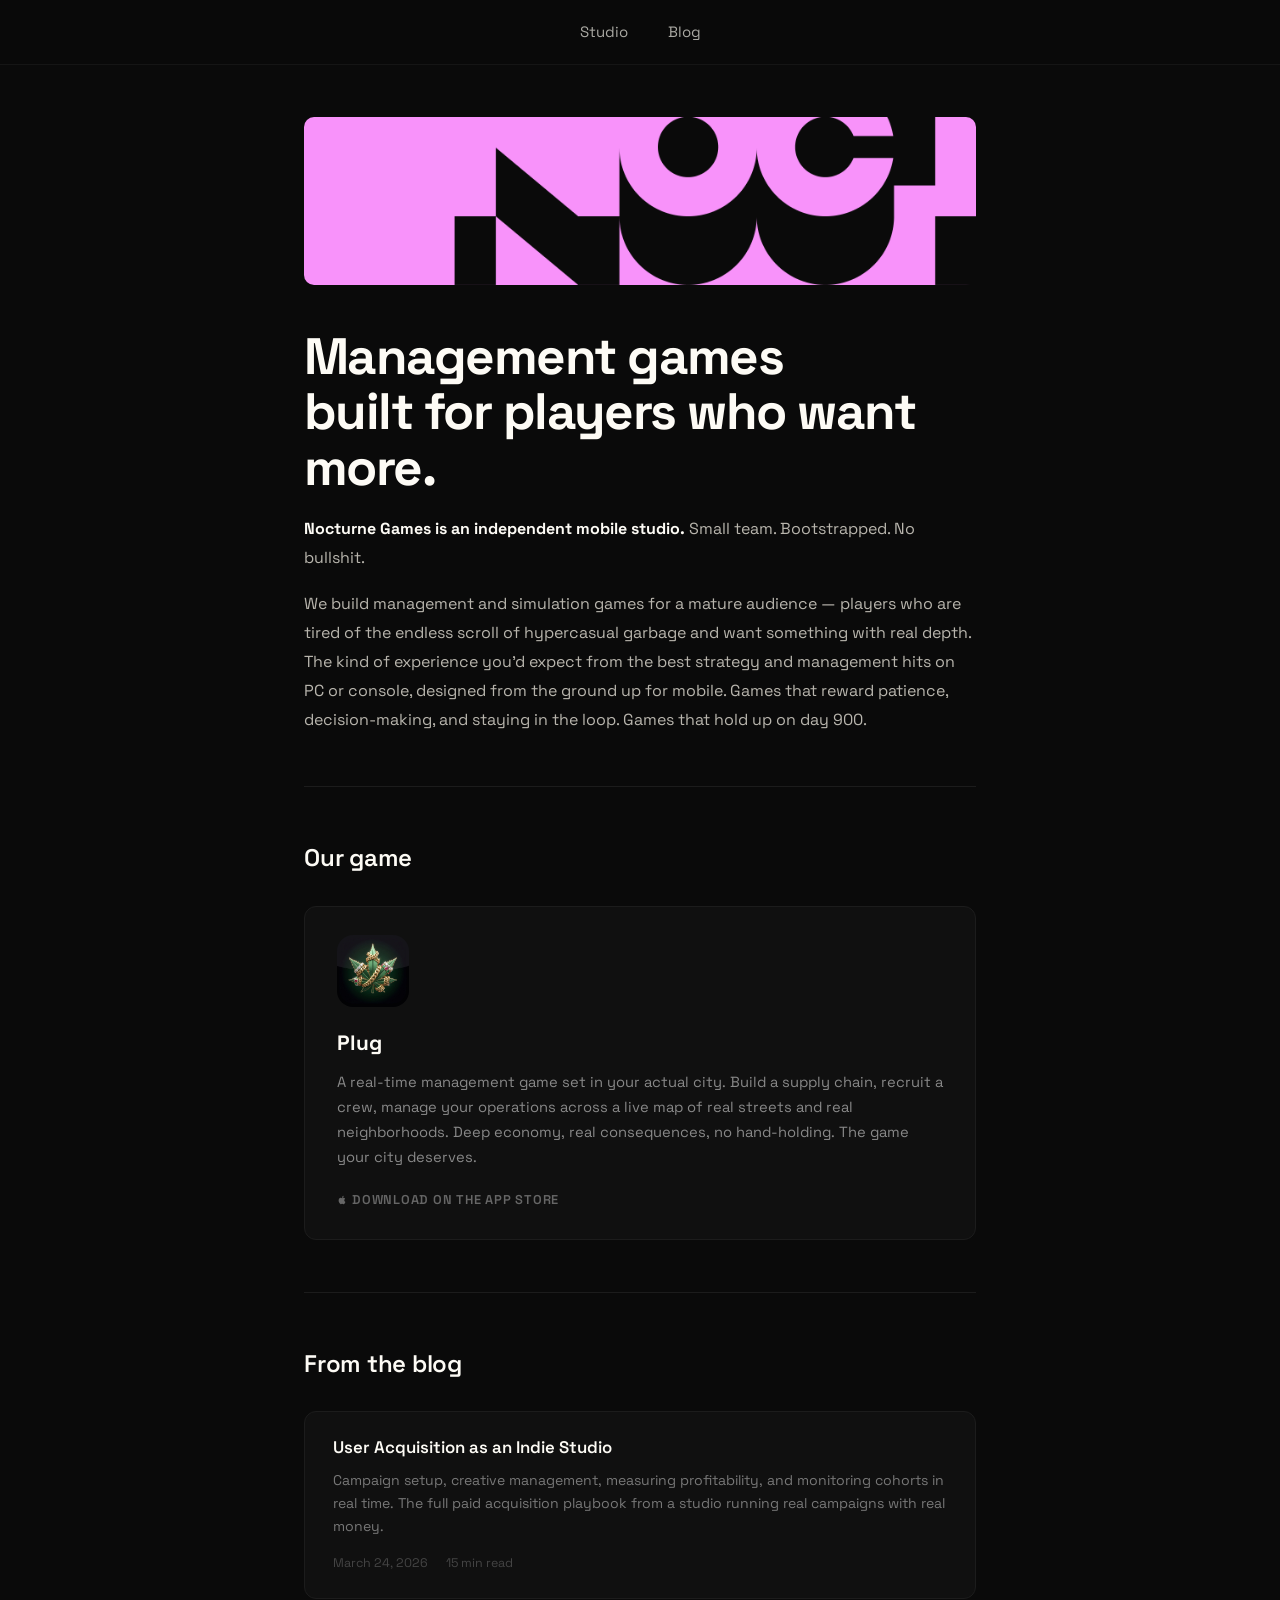
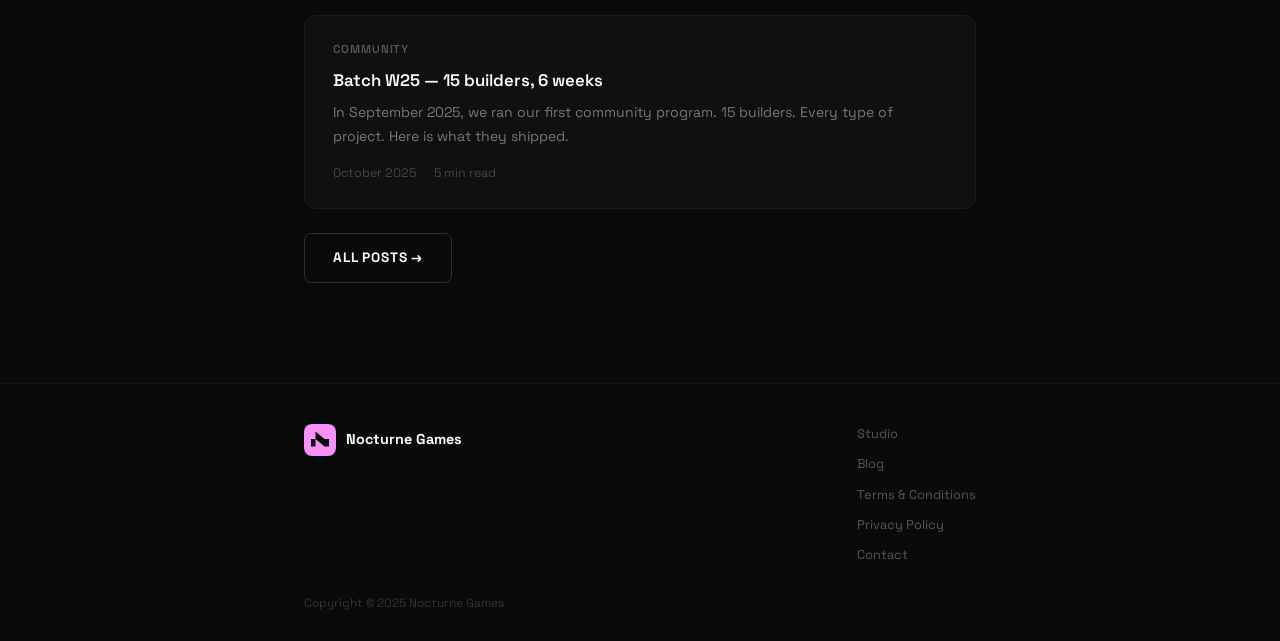
==== commit 34414348: "home: fix layout — full-width Plug card, blog post-list gap" ====
--- a/index.html
+++ b/index.html
@@ -17,6 +17,22 @@
   <link rel="icon" type="image/png" sizes="16x16" href="/assets/favicon/favicon-16x16.png"/>
   <link rel="apple-touch-icon" sizes="180x180" href="/assets/favicon/favicon-180x180.png"/>
   <link rel="manifest" href="/assets/favicon/site.webmanifest"/>
+  <style>
+    .app-card-single {
+      display: block;
+      background-color: #101010;
+      border: 1px solid #1c1c1c;
+      border-radius: 12px;
+      padding: 28px 32px;
+      margin-top: 28px;
+      transition: border-color 0.15s, background-color 0.15s;
+    }
+    .app-card-single:hover { border-color: #2e2e2e; background-color: #141414; }
+    .app-card-single .app-icon { width: 72px; height: 72px; border-radius: 16px; margin-bottom: 20px; }
+    .app-card-single .app-name { font-size: 1.3rem; margin-bottom: 10px; }
+    .app-card-single .app-desc { font-size: 0.92rem; line-height: 1.7; color: #888; margin-bottom: 20px; }
+    .app-card-single .app-badge { font-size: 0.8rem; color: #666; }
+  </style>
 </head>
 <body>
   <script src="/assets/nav.js"></script>
@@ -41,45 +57,43 @@
 
     <h2>Our game</h2>
 
-    <div class="apps-grid" style="grid-template-columns: 1fr; max-width: 480px;">
-
-      <a class="app-card" href="https://apps.apple.com/us/app/plug-build-your-empire-irl/id6761916606" target="_blank" rel="noopener">
-        <img class="app-icon" src="/assets/images/icon-plug.jpg" alt="Plug icon"/>
-        <div class="app-name">Plug</div>
-        <div class="app-desc">
-          A real-time management game set in your actual city. Build a supply chain, recruit a crew, manage your operations across a live map of real streets and real neighborhoods.
-          Deep economy, real consequences, no hand-holding. The game your city deserves.
-        </div>
-        <div class="app-badge">
-          <svg width="9" height="9" viewBox="0 0 24 24" fill="currentColor"><path d="M18.71 19.5c-.83 1.24-1.71 2.45-3.05 2.47-1.34.03-1.77-.79-3.29-.79-1.53 0-2 .77-3.27.82-1.31.05-2.3-1.32-3.14-2.53C4.25 17 2.94 12.45 4.7 9.39c.87-1.52 2.43-2.48 4.12-2.51 1.28-.02 2.5.87 3.29.87.78 0 2.26-1.07 3.8-.91.65.03 2.47.26 3.64 1.98-.09.06-2.17 1.28-2.15 3.81.03 3.02 2.65 4.03 2.68 4.04-.03.07-.42 1.44-1.38 2.83M13 3.5c.73-.83 1.94-1.46 2.94-1.5.13 1.17-.34 2.35-1.04 3.19-.69.85-1.83 1.51-2.95 1.42-.15-1.15.41-2.35 1.05-3.11z"/></svg>
-          Download on the App Store
-        </div>
-      </a>
-
-    </div>
+    <a class="app-card-single" href="https://apps.apple.com/us/app/plug-build-your-empire-irl/id6761916606" target="_blank" rel="noopener">
+      <img class="app-icon" src="/assets/images/icon-plug.jpg" alt="Plug icon"/>
+      <div class="app-name" style="color:#fdfbf5;font-weight:700;font-family:'Space Grotesk',sans-serif;">Plug</div>
+      <div class="app-desc">
+        A real-time management game set in your actual city. Build a supply chain, recruit a crew, manage your operations across a live map of real streets and real neighborhoods.
+        Deep economy, real consequences, no hand-holding. The game your city deserves.
+      </div>
+      <div class="app-badge">
+        <svg width="10" height="10" viewBox="0 0 24 24" fill="currentColor"><path d="M18.71 19.5c-.83 1.24-1.71 2.45-3.05 2.47-1.34.03-1.77-.79-3.29-.79-1.53 0-2 .77-3.27.82-1.31.05-2.3-1.32-3.14-2.53C4.25 17 2.94 12.45 4.7 9.39c.87-1.52 2.43-2.48 4.12-2.51 1.28-.02 2.5.87 3.29.87.78 0 2.26-1.07 3.8-.91.65.03 2.47.26 3.64 1.98-.09.06-2.17 1.28-2.15 3.81.03 3.02 2.65 4.03 2.68 4.04-.03.07-.42 1.44-1.38 2.83M13 3.5c.73-.83 1.94-1.46 2.94-1.5.13 1.17-.34 2.35-1.04 3.19-.69.85-1.83 1.51-2.95 1.42-.15-1.15.41-2.35 1.05-3.11z"/></svg>
+        Download on the App Store
+      </div>
+    </a>
 
     <hr class="delimiter"/>
 
     <h2>From the blog</h2>
 
-    <a href="/blog/paid-acquisition/" class="post-card">
-      <div class="post-card-title">User Acquisition as an Indie Studio</div>
-      <div class="post-card-desc">Campaign setup, creative management, measuring profitability, and monitoring cohorts in real time. The full paid acquisition playbook from a studio running real campaigns with real money.</div>
-      <div class="post-card-meta">
-        <span>March 24, 2026</span>
-        <span>15 min read</span>
-      </div>
-    </a>
+    <div class="post-list">
+      <a href="/blog/paid-acquisition/" class="post-card">
+        <div class="post-card-title">User Acquisition as an Indie Studio</div>
+        <div class="post-card-desc">Campaign setup, creative management, measuring profitability, and monitoring cohorts in real time. The full paid acquisition playbook from a studio running real campaigns with real money.</div>
+        <div class="post-card-meta">
+          <span>March 24, 2026</span>
+          <span>15 min read</span>
+        </div>
+      </a>
 
-    <a href="/blog/batch-w25/" class="post-card">
-      <div class="post-card-tag">Community</div>
-      <div class="post-card-title">Batch W25 — 15 builders, 6 weeks</div>
-      <div class="post-card-desc">In September 2025, we ran our first community program. 15 builders. Every type of project. Here is what they shipped.</div>
-      <div class="post-card-meta">
-        <span>October 2025</span>
-        <span>5 min read</span>
-      </div>
-    </a>
+      <a href="/blog/batch-w25/" class="post-card">
+        <div class="post-card-tag">Community</div>
+        <div class="post-card-title">Batch W25 — 15 builders, 6 weeks</div>
+        <div class="post-card-desc">In September 2025, we ran our first community program. 15 builders. Every type of project. Here is what they shipped.</div>
+        <div class="post-card-meta">
+          <span>October 2025</span>
+          <span>5 min read</span>
+        </div>
+      </a>
+    </div>
 
     <a href="/blog/" class="btn btn-outline" style="margin-top:1.5rem; display:inline-block;">All posts &rarr;</a>
 
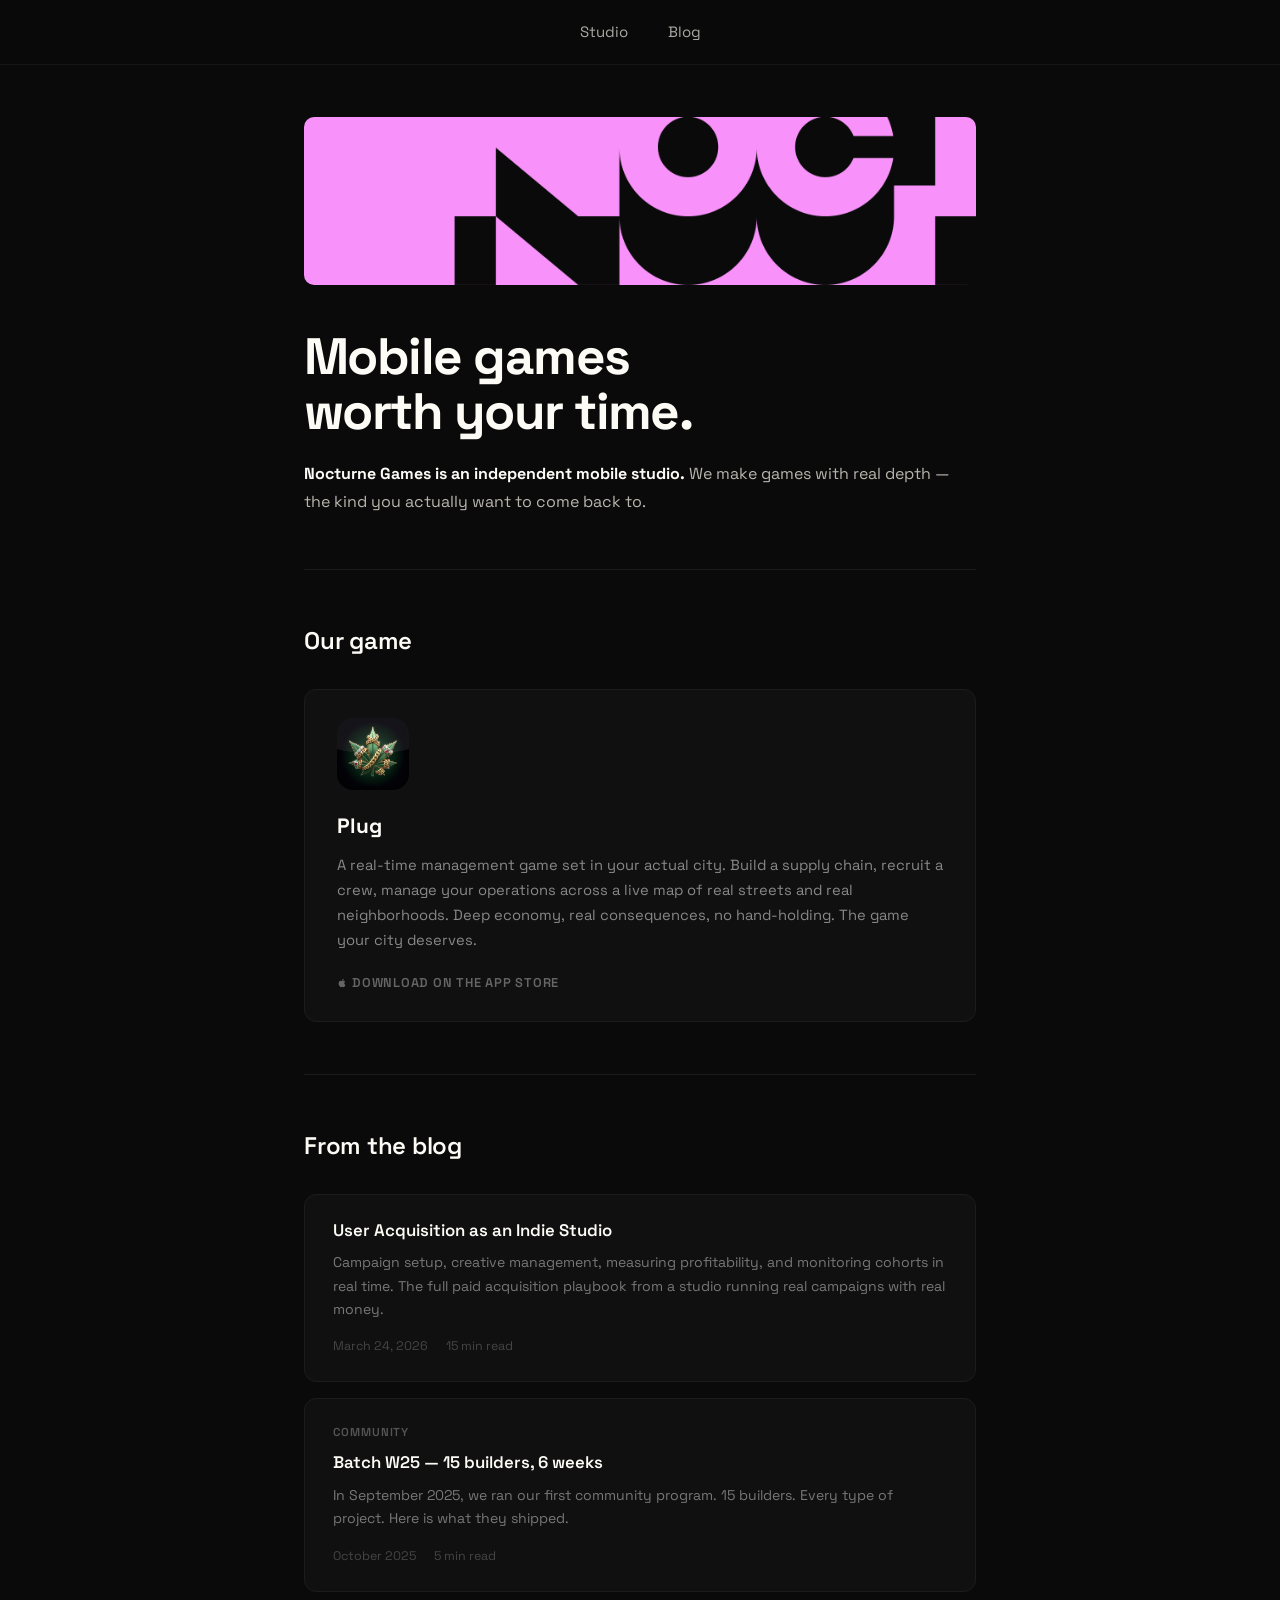
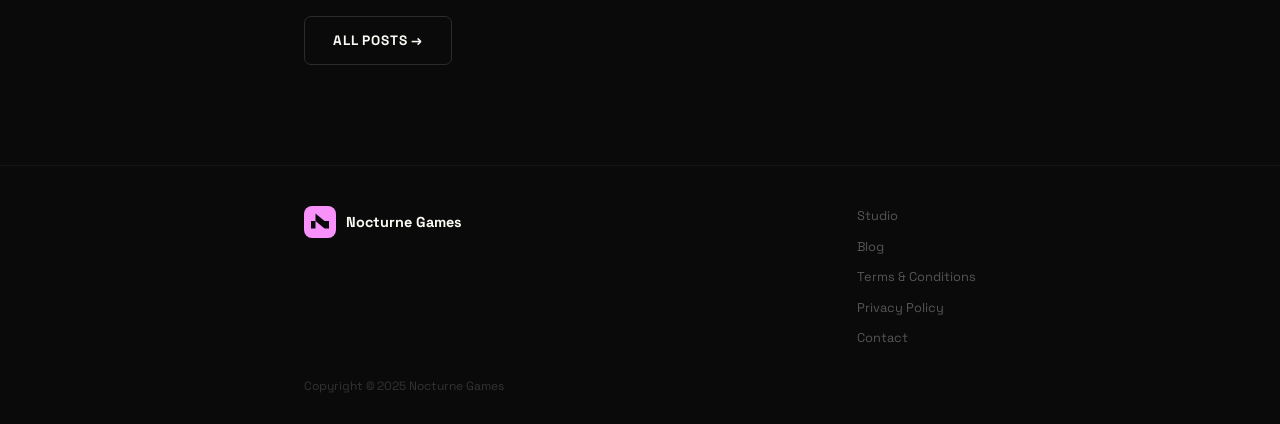
==== commit e40c3500: "home: tighter hero copy" ====
--- a/index.html
+++ b/index.html
@@ -41,16 +41,11 @@
 
     <img src="/assets/banner.png" alt="Nocturne Games" class="banner"/>
 
-    <h1>Management games<br/>built for players who want more.</h1>
+    <h1>Mobile games<br/>worth your time.</h1>
 
     <p>
       <strong>Nocturne Games is an independent mobile studio.</strong>
-      Small team. Bootstrapped. No bullshit.
-    </p>
-    <p>
-      We build management and simulation games for a mature audience — players who are tired of the endless scroll of hypercasual garbage and want something with real depth.
-      The kind of experience you'd expect from the best strategy and management hits on PC or console, designed from the ground up for mobile.
-      Games that reward patience, decision-making, and staying in the loop. Games that hold up on day 900.
+      We make games with real depth — the kind you actually want to come back to.
     </p>
 
     <hr class="delimiter"/>
